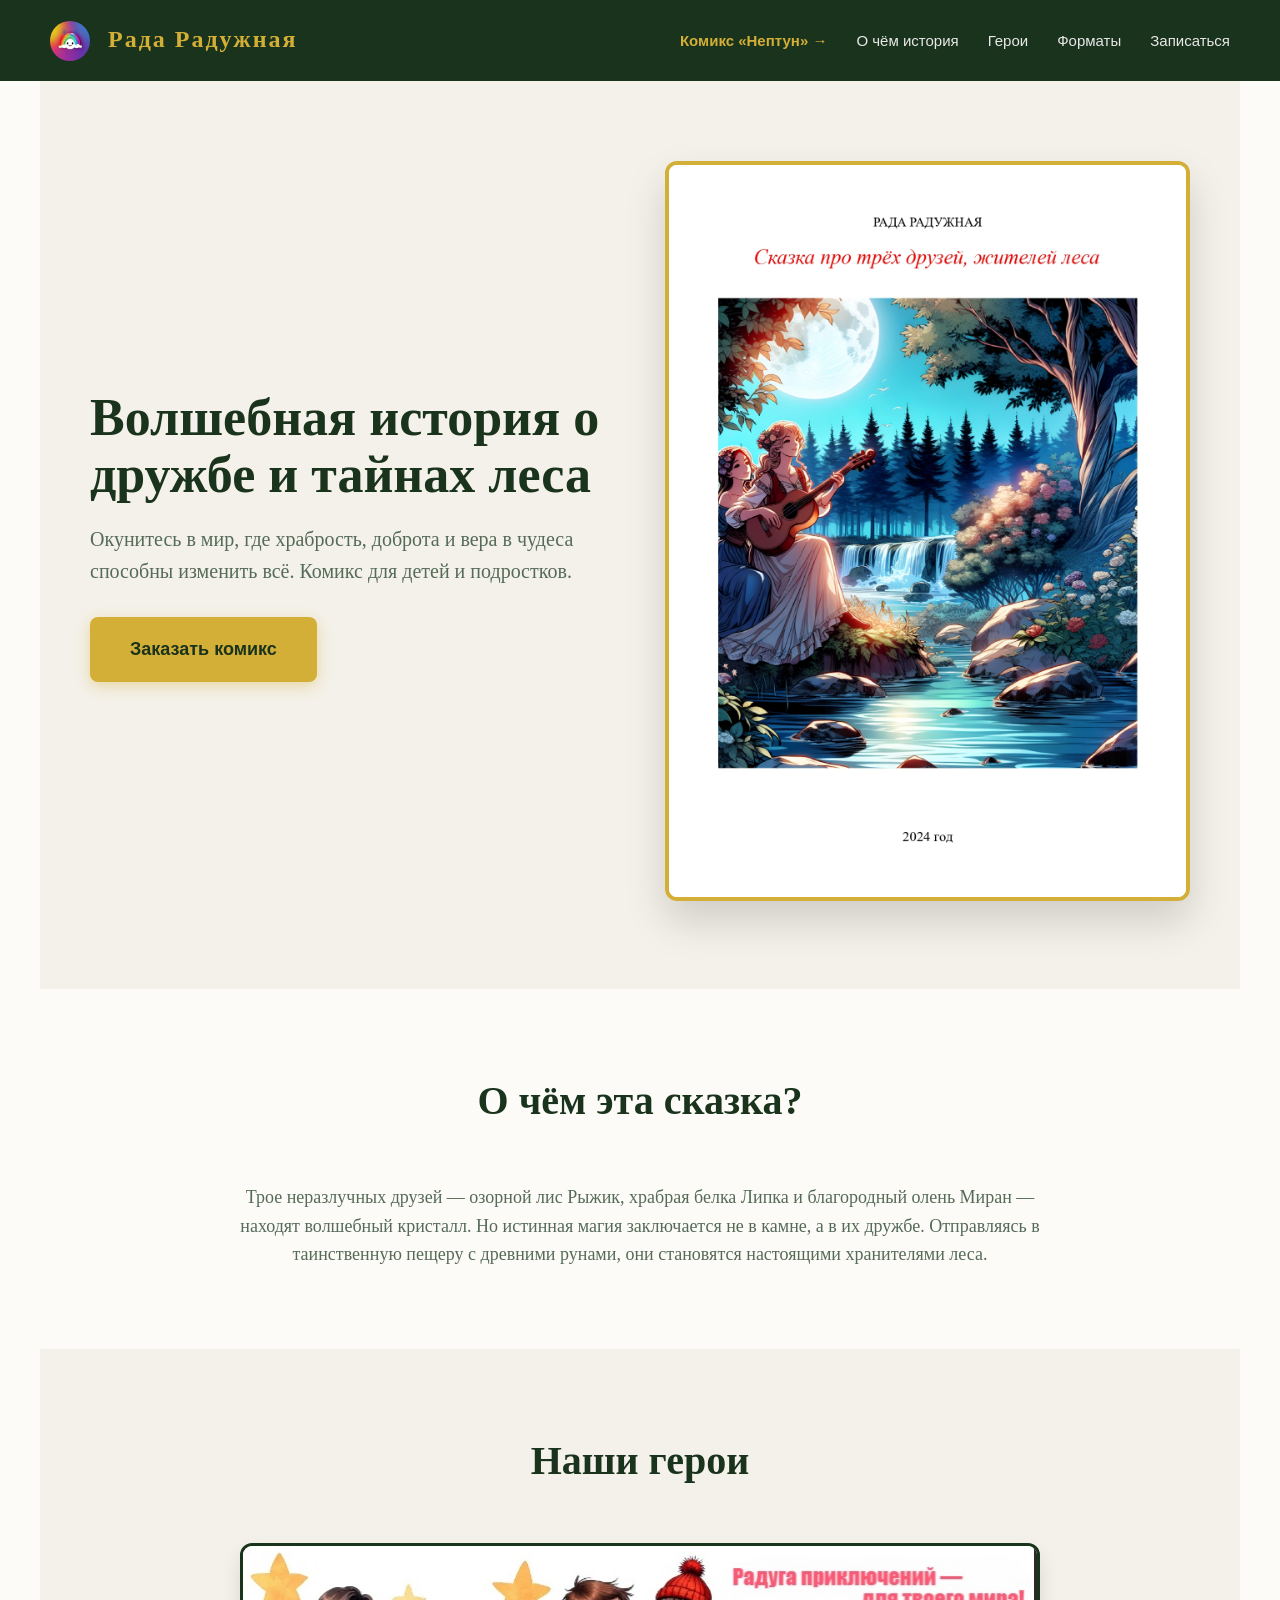
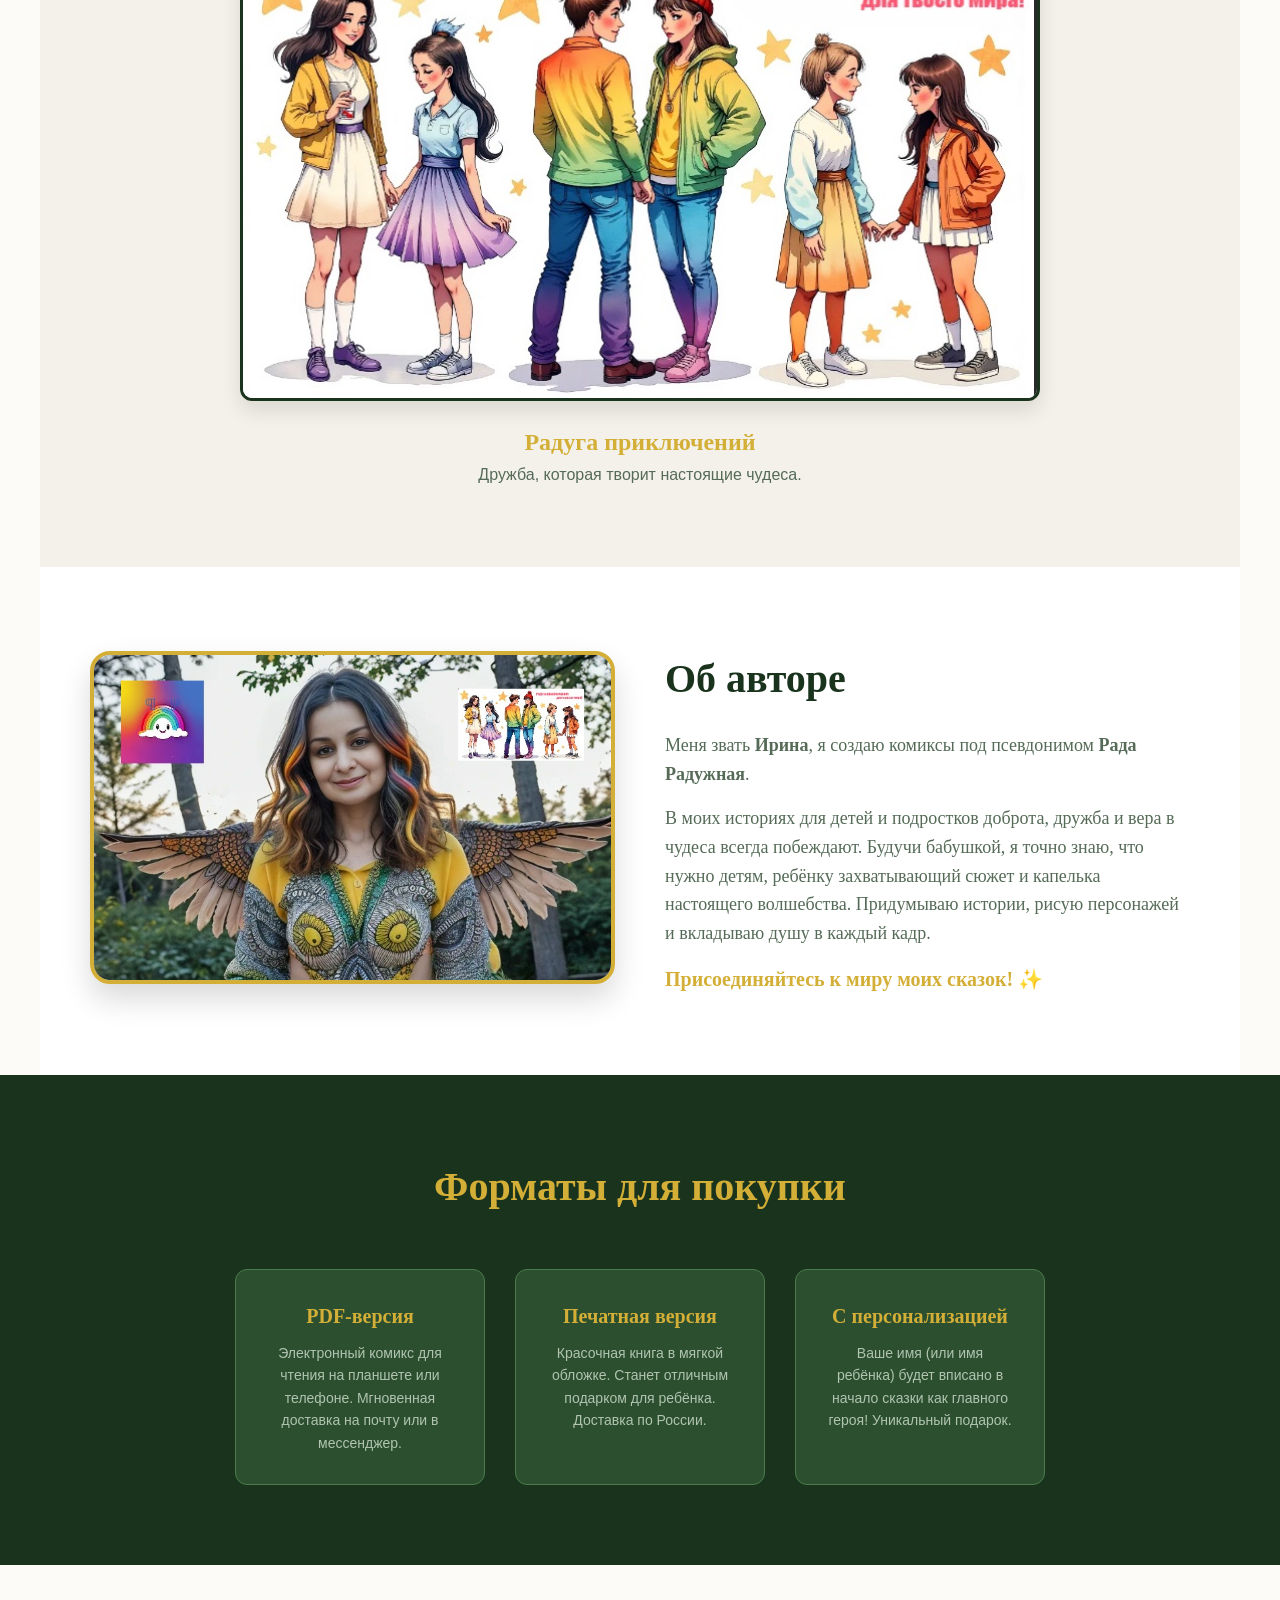
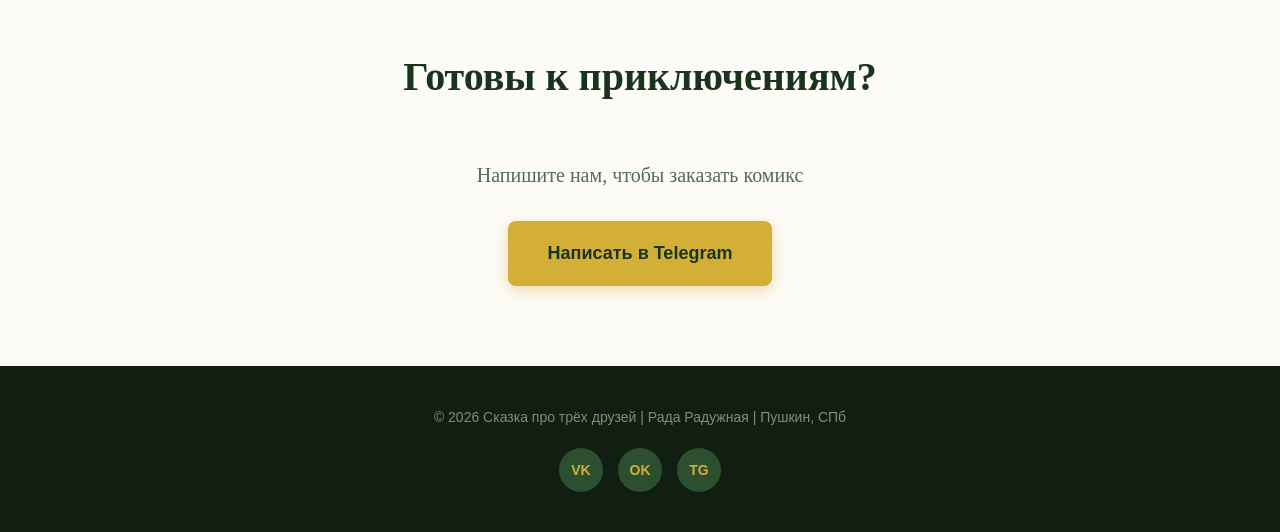
==== index.html @ 8bdd99c9 "Заменено 'Купить' на 'Записаться', добавлена ссылка на Нептуна" ====
<!DOCTYPE html>
<html lang="ru">
<head>
    <meta charset="UTF-8">
    <meta name="viewport" content="width=device-width, initial-scale=1.0">
    <title>Сказка про трёх друзей — Волшебный комикс</title>
    <link rel="stylesheet" href="style.css">
</head>
<body>

    <nav>
        <div class="logo"><img src="images/logo.png" alt="Рада Радужная" style="height: 40px; border-radius: 50%; vertical-align: middle; margin-right: 10px;"> Рада Радужная</div>
        <div class="menu">
            <a href="neptune.html" style="color: #d4af37; font-weight: bold;">Комикс «Нептун» →</a>
            <a href="#story">О чём история</a>
            <a href="#heroes">Герои</a>
            <a href="#formats">Форматы</a>
            <a href="#buy">Записаться</a>
        </div>
    </nav>

    <section class="hero">
        <div class="hero-text">
            <h1>Волшебная история о дружбе и тайнах леса</h1>
            <p>Окунитесь в мир, где храбрость, доброта и вера в чудеса способны изменить всё. Комикс для детей и подростков.</p>
            <a href="#buy" class="btn">Заказать комикс</a>
        </div>
        <div class="hero-img">
            <img src="images/cover.jpg" alt="Обложка комикса">
        </div>
    </section>

    <section id="story">
        <h2 class="section-title">О чём эта сказка?</h2>
        <p style="text-align: center; font-size: 18px; max-width: 800px; margin: 0 auto; color: #556b57;">
            Трое неразлучных друзей — озорной лис Рыжик, храбрая белка Липка и благородный олень Миран — находят волшебный кристалл. Но истинная магия заключается не в камне, а в их дружбе. Отправляясь в таинственную пещеру с древними рунами, они становятся настоящими хранителями леса.
        </p>
    </section>

    <section id="heroes" style="background: #f4f1ea;">
        <h2 class="section-title">Наши герои</h2>
        <div class="heroes">
            <div class="hero-card" style="width: 100%; max-width: 800px; margin: 0 auto;">
                <img src="images/characters.jpg" alt="Персонажи комикса" style="width: 100%; height: auto; border-radius: 12px; box-shadow: 0 10px 20px rgba(0,0,0,0.1);">
                <h3>Радуга приключений</h3>
                <p>Дружба, которая творит настоящие чудеса.</p>
            </div>
        </div>
    </section>

    
    <section id="author" style="background: #fff; padding: 80px 50px; max-width: 1200px; margin: 0 auto;">
        <div style="display: grid; grid-template-columns: 1fr 1fr; gap: 50px; align-items: center;">
            <div>
                <img src="images/author.jpg" alt="Рада Радужная" style="width: 100%; border-radius: 20px; box-shadow: 0 15px 30px rgba(0,0,0,0.15); border: 4px solid #d4af37;">
            </div>
            <div>
                <h2 style="font-size: 40px; color: #1a331c; margin-bottom: 20px;">Об авторе</h2>
                <p style="font-size: 18px; color: #556b57; margin-bottom: 15px;">
                    Меня звать <b>Ирина</b>, я создаю комиксы под псевдонимом <b>Рада Радужная</b>.
                </p>
                <p style="font-size: 18px; color: #556b57; margin-bottom: 15px;">
                    В моих историях для детей и подростков доброта, дружба и вера в чудеса всегда побеждают. Будучи бабушкой, я точно знаю, что нужно детям, ребёнку захватывающий сюжет и капелька настоящего волшебства. Придумываю истории, рисую персонажей и вкладываю душу в каждый кадр.
                </p>
                <p style="font-size: 20px; color: #d4af37; font-weight: bold;">Присоединяйтесь к миру моих сказок! ✨</p>
            </div>
        </div>
    </section>

<section id="formats" class="formats">
        <h2 class="section-title">Форматы для покупки</h2>
        <div class="format-list">
            <div class="format-item">
                <h3>PDF-версия</h3>
                <p>Электронный комикс для чтения на планшете или телефоне. Мгновенная доставка на почту или в мессенджер.</p>
            </div>
            <div class="format-item">
                <h3>Печатная версия</h3>
                <p>Красочная книга в мягкой обложке. Станет отличным подарком для ребёнка. Доставка по России.</p>
            </div>
            <div class="format-item">
                <h3>С персонализацией</h3>
                <p>Ваше имя (или имя ребёнка) будет вписано в начало сказки как главного героя! Уникальный подарок.</p>
            </div>
        </div>
    </section>

    <section id="buy" style="text-align: center;">
        <h2 class="section-title">Готовы к приключениям?</h2>
        <p style="font-size: 20px; margin-bottom: 30px; color: #556b57;">Напишите нам, чтобы заказать комикс</p>
        <a href="https://t.me/saitodel_spb" class="btn">Написать в Telegram</a>
    </section>

    <footer>
        <p>© 2026 Сказка про трёх друзей | Рада Радужная | Пушкин, СПб</p>
        <div class="social-links">
            <a href="https://vk.ru/klassik5_dev" class="social-icon">VK</a>
            <a href="https://ok.ru/group/70000058787189" class="social-icon">OK</a>
            <a href="https://t.me/saitodel_spb" class="social-icon">TG</a>
        </div>
    </footer>

</body>
</html>
---- style.css ----
* { margin: 0; padding: 0; box-sizing: border-box; }
body { font-family: 'Georgia', serif; color: #2c3e2d; background: #fdfbf7; line-height: 1.6; }
a { text-decoration: none; color: inherit; }

/* Меню */
nav { display: flex; justify-content: space-between; align-items: center; padding: 20px 50px; background: #1a331c; color: #fdfbf7; }
.logo { font-size: 24px; font-weight: bold; color: #d4af37; letter-spacing: 2px; }
.menu a { margin-left: 25px; color: #e8e8e8; transition: color 0.3s; font-family: 'Segoe UI', sans-serif; font-size: 15px; }
.menu a:hover { color: #d4af37; }

/* Hero */
.hero { display: grid; grid-template-columns: 1fr 1fr; gap: 50px; padding: 80px 50px; max-width: 1200px; margin: 0 auto; align-items: center; background: #f4f1ea; }
.hero-text h1 { font-size: 52px; color: #1a331c; margin-bottom: 20px; line-height: 1.1; }
.hero-text p { font-size: 20px; color: #556b57; margin-bottom: 30px; }
.hero-img img { width: 100%; border-radius: 12px; box-shadow: 0 20px 40px rgba(0,0,0,0.15); border: 4px solid #d4af37; }

.btn { display: inline-block; padding: 18px 40px; background: #d4af37; color: #1a331c; border-radius: 8px; font-weight: bold; font-size: 18px; font-family: 'Segoe UI', sans-serif; transition: all 0.3s; box-shadow: 0 4px 15px rgba(212, 175, 55, 0.4); }
.btn:hover { background: #f1c40f; transform: translateY(-3px); }

/* Секции */
section { padding: 80px 50px; max-width: 1200px; margin: 0 auto; }
.section-title { font-size: 40px; text-align: center; color: #1a331c; margin-bottom: 50px; }

/* Герои */
.heroes { display: flex; justify-content: center; gap: 40px; text-align: center; }
.hero-card h3 { font-size: 24px; color: #d4af37; margin-top: 15px; }
.hero-card p { font-size: 16px; color: #556b57; font-family: 'Segoe UI', sans-serif; }
.hero-card img { width: 150px; height: 150px; border-radius: 50%; object-fit: cover; border: 3px solid #1a331c; }

/* Что внутри */
.formats { background: #1a331c; color: #fdfbf7; max-width: 100%; padding: 80px 50px; text-align: center; }
.formats .section-title { color: #d4af37; }
.format-list { display: flex; justify-content: center; gap: 30px; margin-top: 40px; flex-wrap: wrap; }
.format-item { background: #2c4f2f; padding: 30px; border-radius: 12px; width: 250px; border: 1px solid #4a7c4e; }
.format-item h3 { color: #d4af37; margin-bottom: 10px; font-size: 20px; }
.format-item p { color: #b0c4b1; font-size: 14px; font-family: 'Segoe UI', sans-serif; }

/* Футер */
footer { text-align: center; padding: 40px; background: #111f12; color: #7d8f7e; font-family: 'Segoe UI', sans-serif; font-size: 14px; }
.social-links { margin-top: 20px; display: flex; gap: 15px; justify-content: center; }
.social-icon { display: inline-flex; align-items: center; justify-content: center; width: 44px; height: 44px; border-radius: 50%; background: #2c4f2f; color: #d4af37 !important; font-weight: bold; transition: all 0.3s; }
.social-icon:hover { transform: translateY(-3px); background: #d4af37; color: #1a331c !important; }

@media (max-width: 900px) {
    .hero, .heroes { grid-template-columns: 1fr; flex-direction: column; align-items: center; }
    .hero-text h1 { font-size: 36px; }
    .menu { display: none; }
}

/* Стили для блока об авторе и мобильной версии */
@media (max-width: 900px) {
    #author > div {
        grid-template-columns: 1fr !important;
    }
}
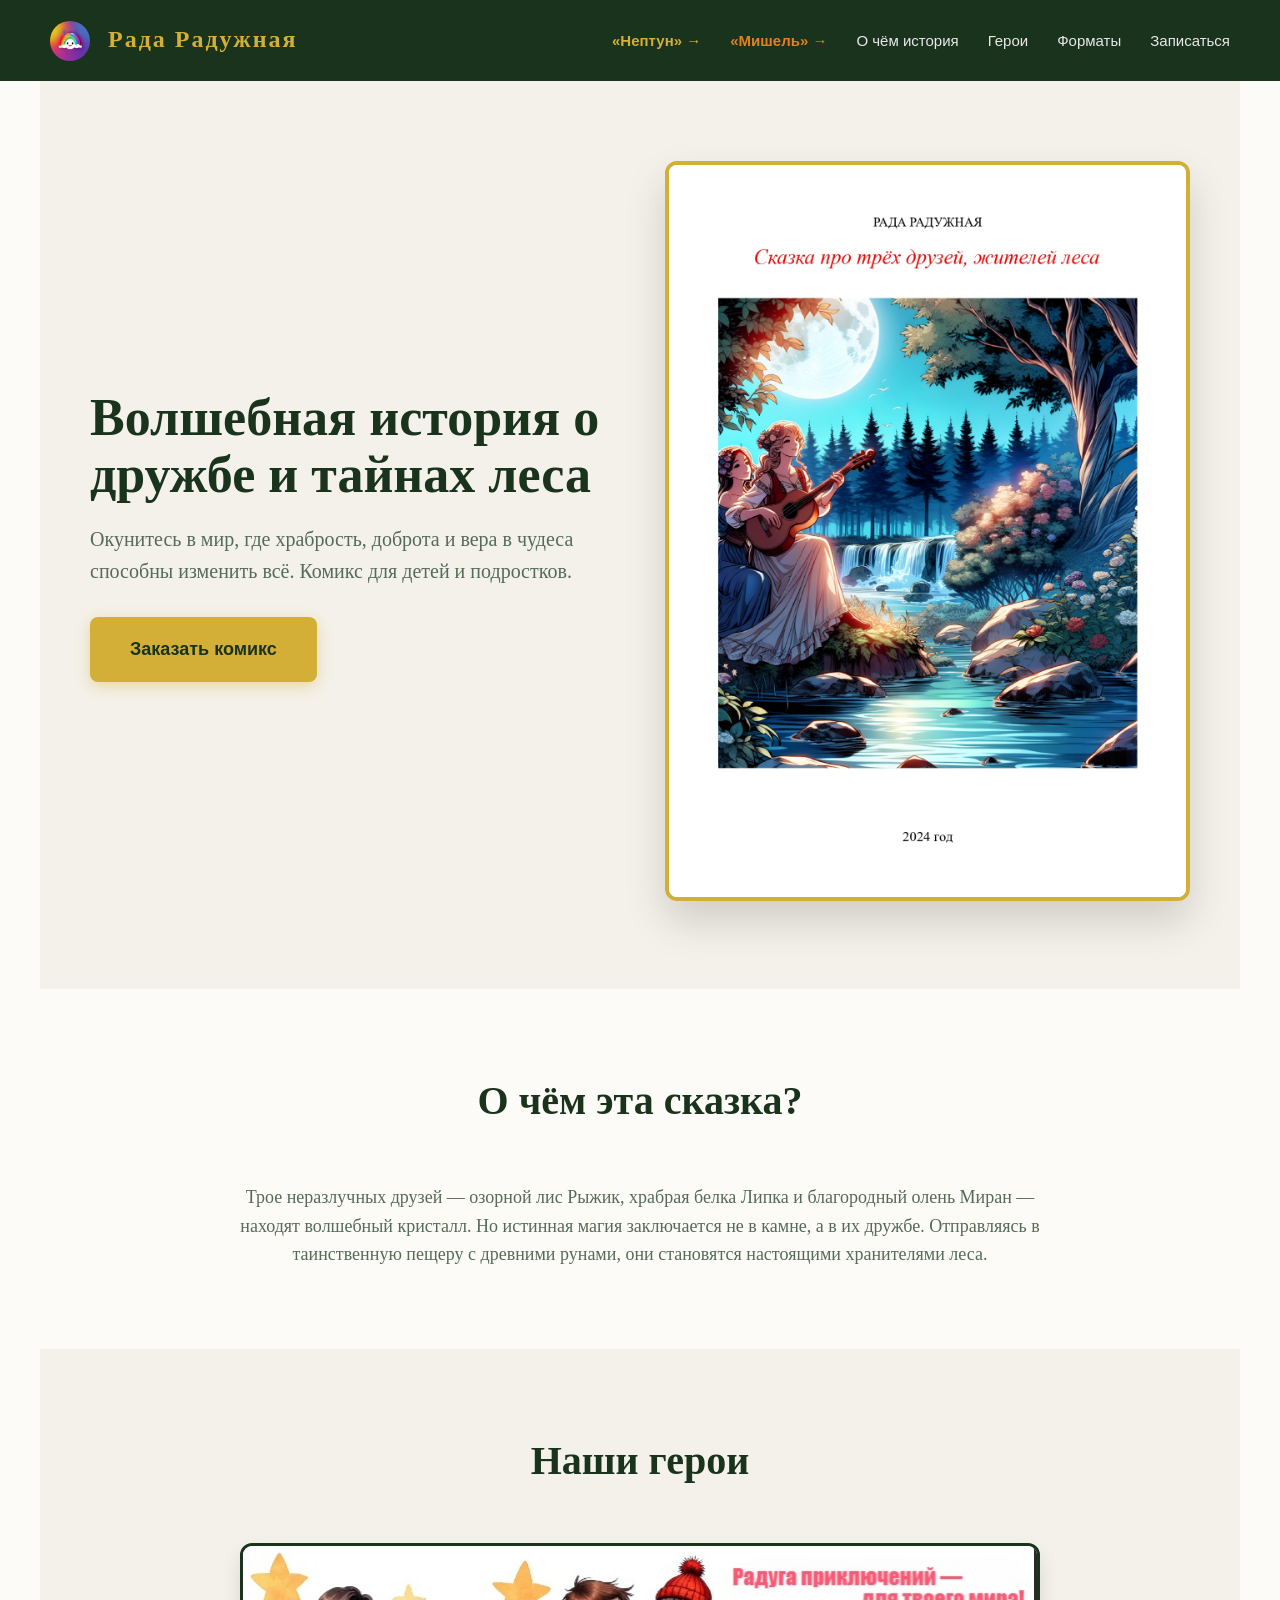
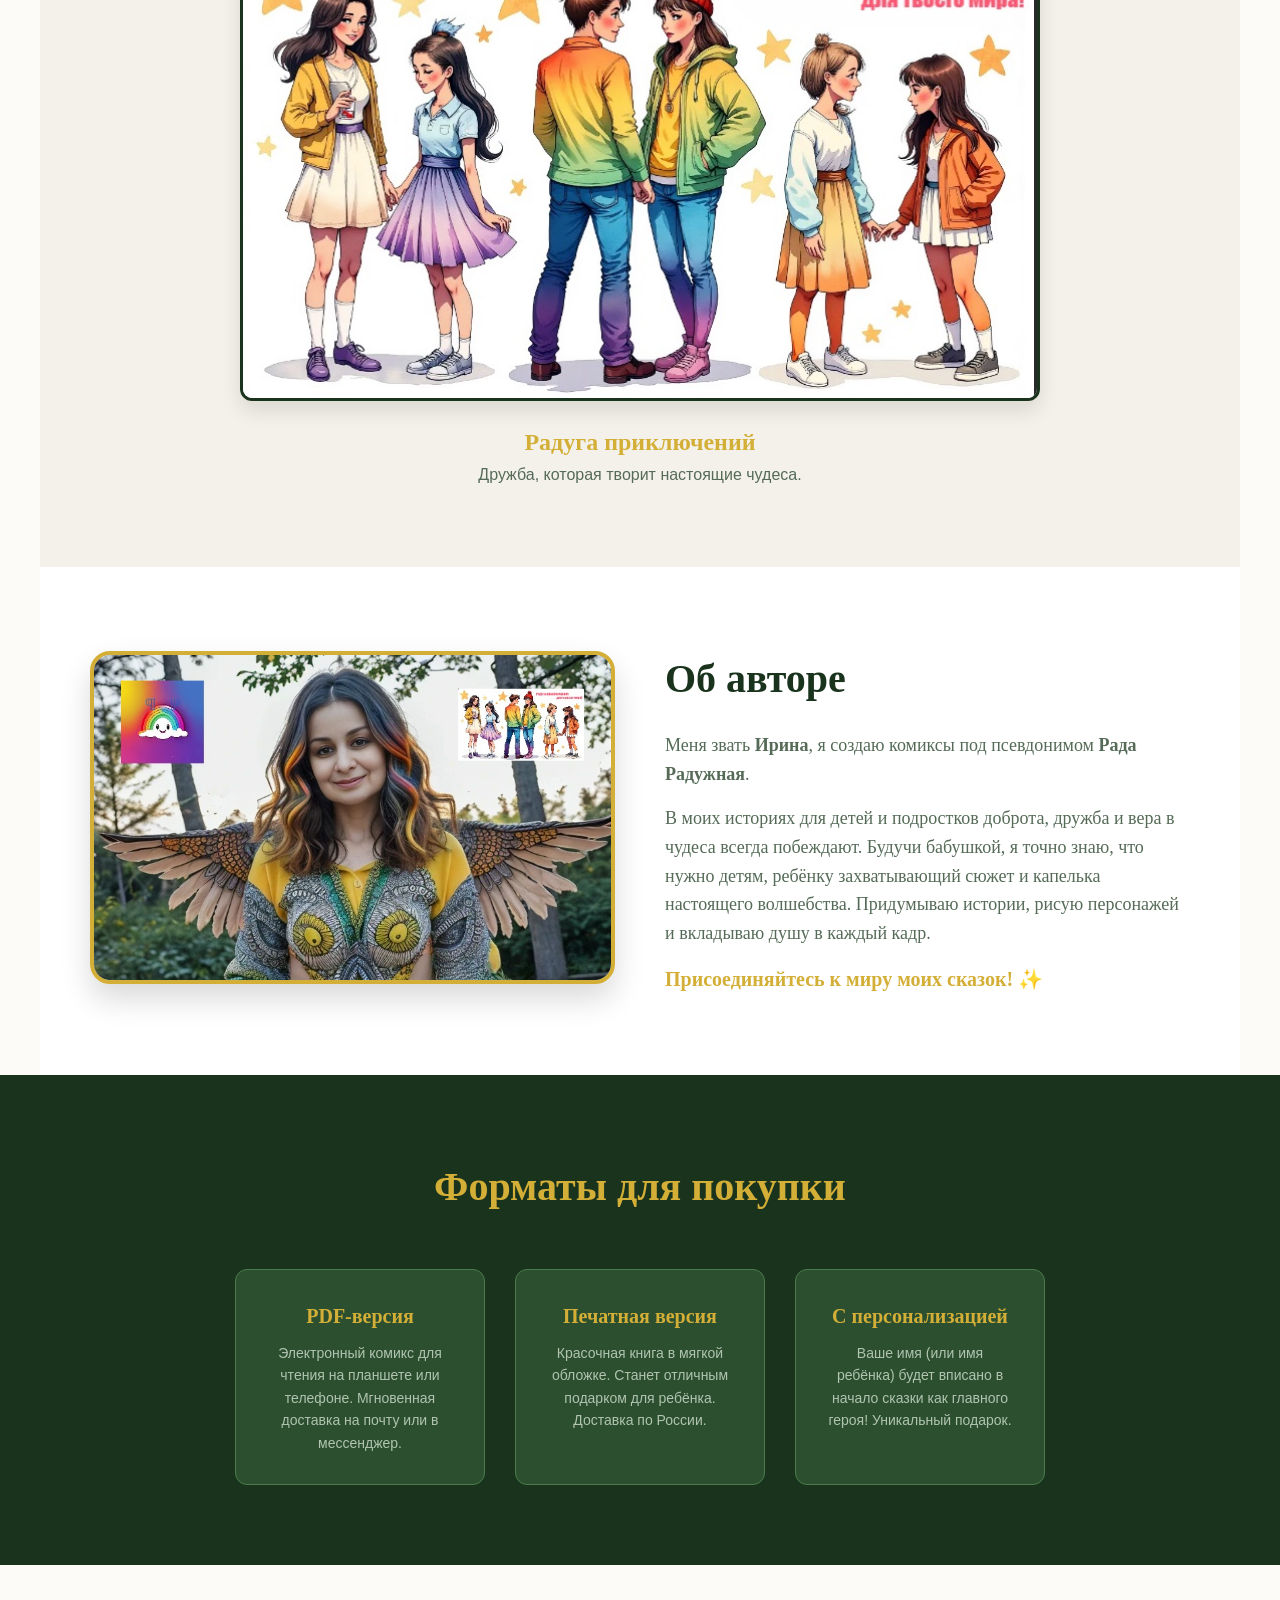
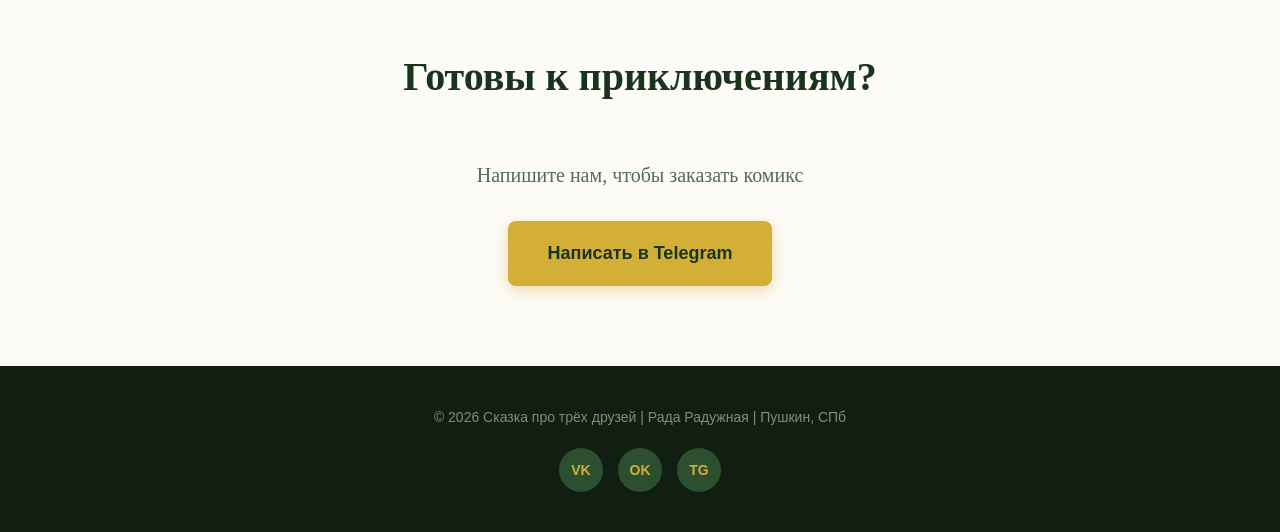
==== commit 3532d28e: "Добавлен комикс про муху Мишель" ====
--- a/index.html
+++ b/index.html
@@ -11,7 +11,8 @@
     <nav>
         <div class="logo"><img src="images/logo.png" alt="Рада Радужная" style="height: 40px; border-radius: 50%; vertical-align: middle; margin-right: 10px;"> Рада Радужная</div>
         <div class="menu">
-            <a href="neptune.html" style="color: #d4af37; font-weight: bold;">Комикс «Нептун» →</a>
+            <a href="neptune.html" style="color: #d4af37; font-weight: bold;">«Нептун» →</a>
+            <a href="michelle.html" style="color: #e67e22; font-weight: bold;">«Мишель» →</a>
             <a href="#story">О чём история</a>
             <a href="#heroes">Герои</a>
             <a href="#formats">Форматы</a>
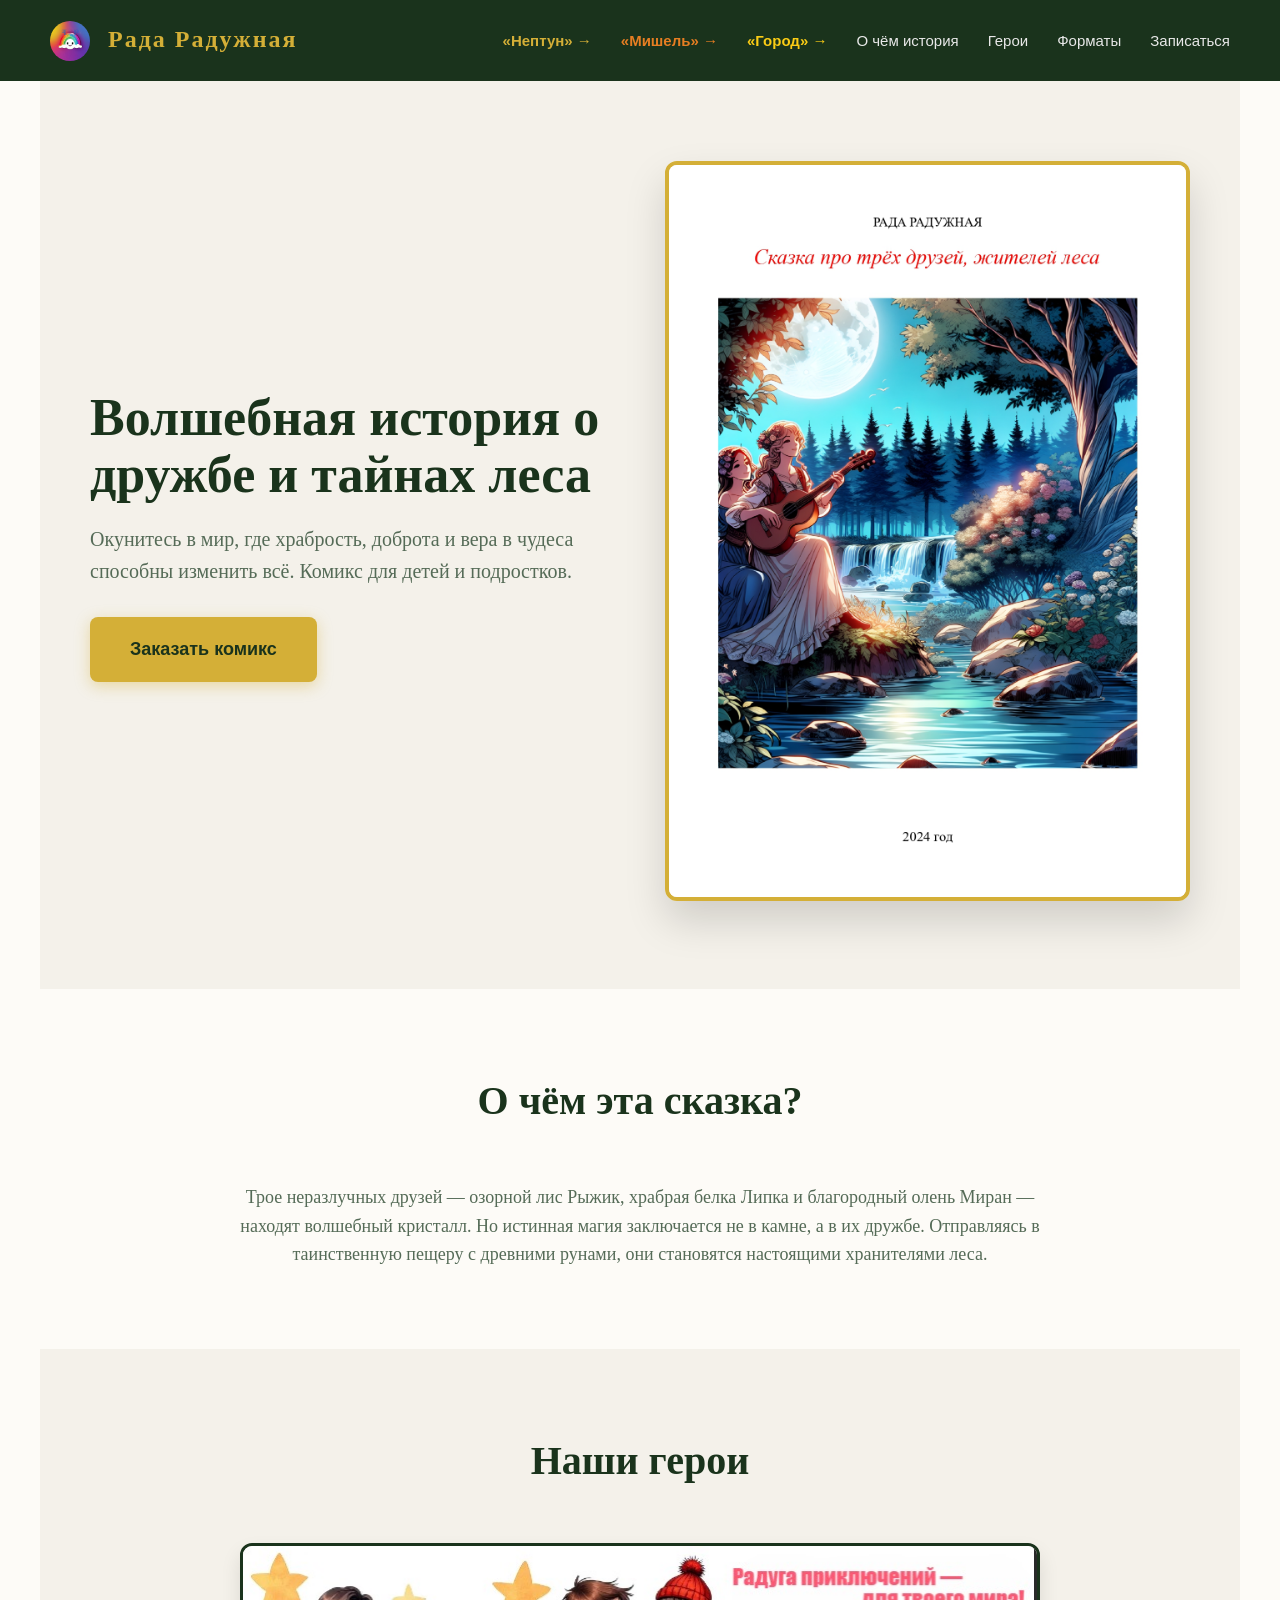
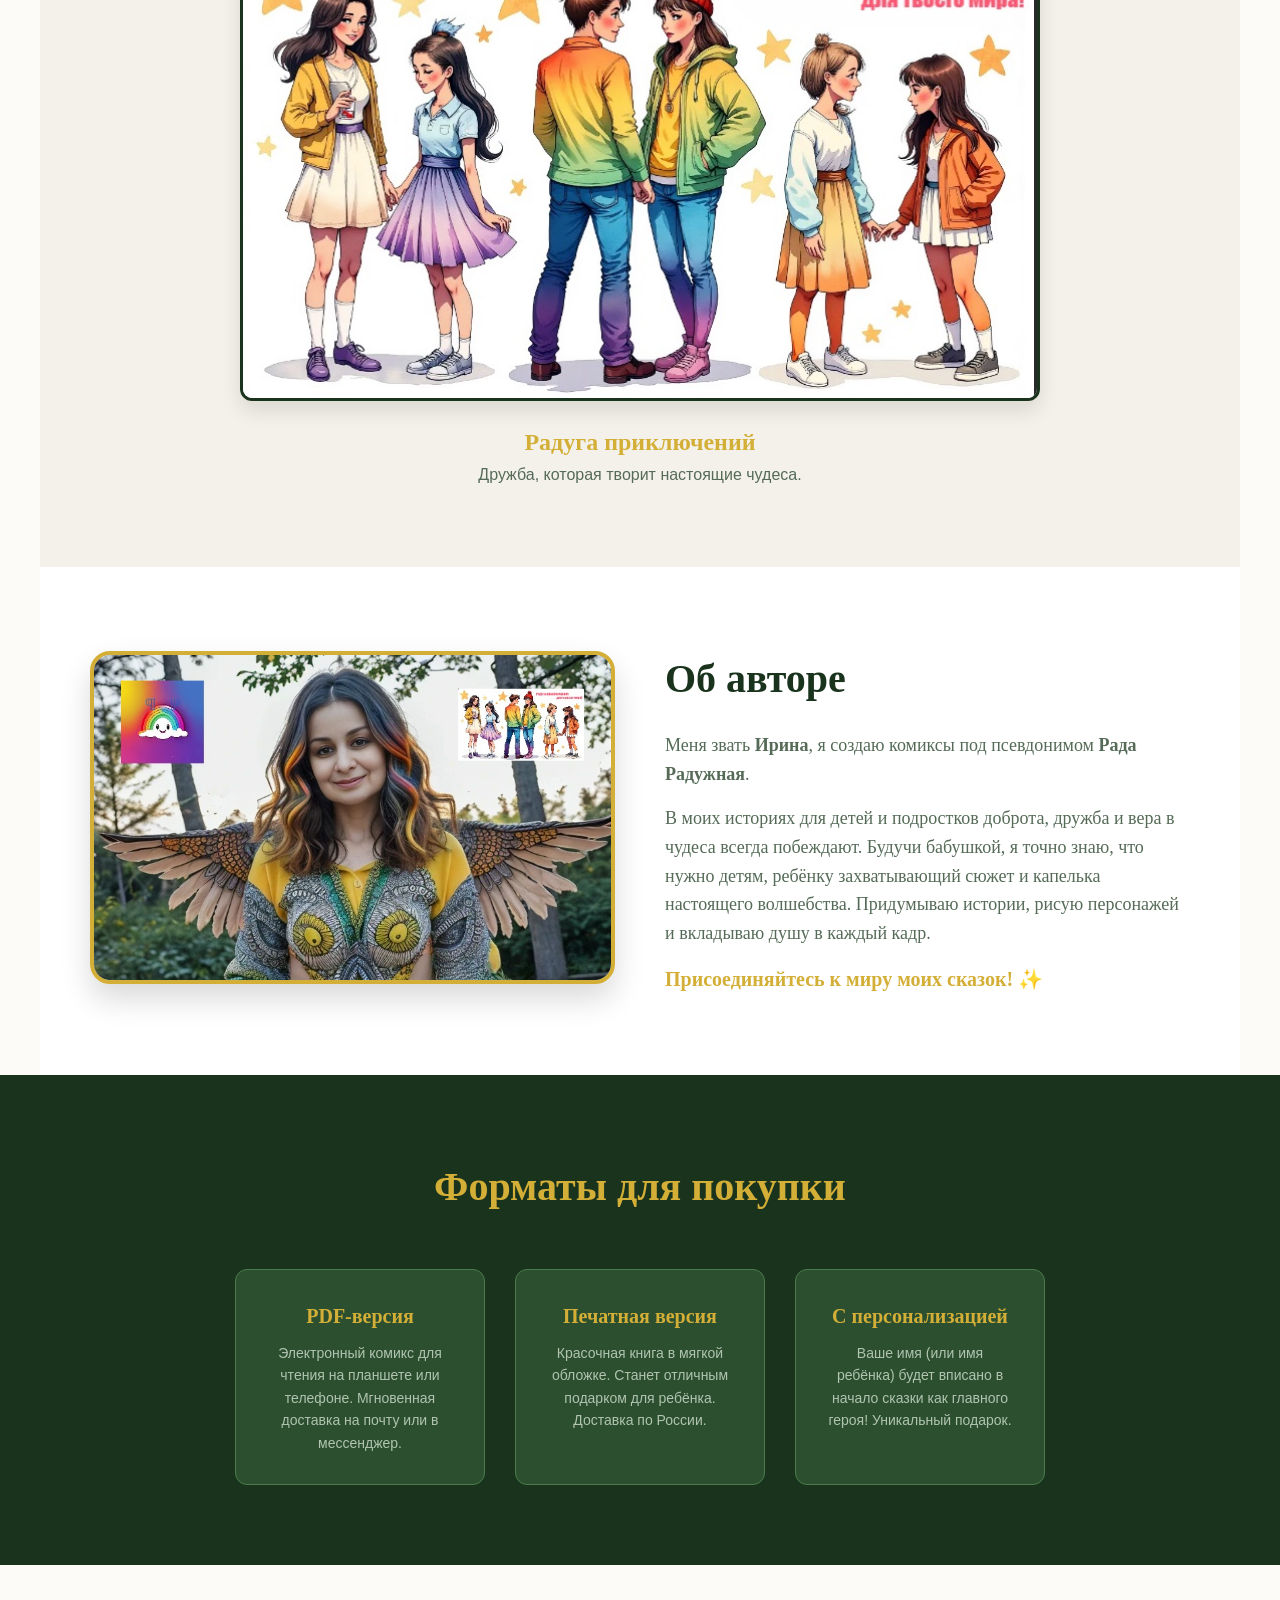
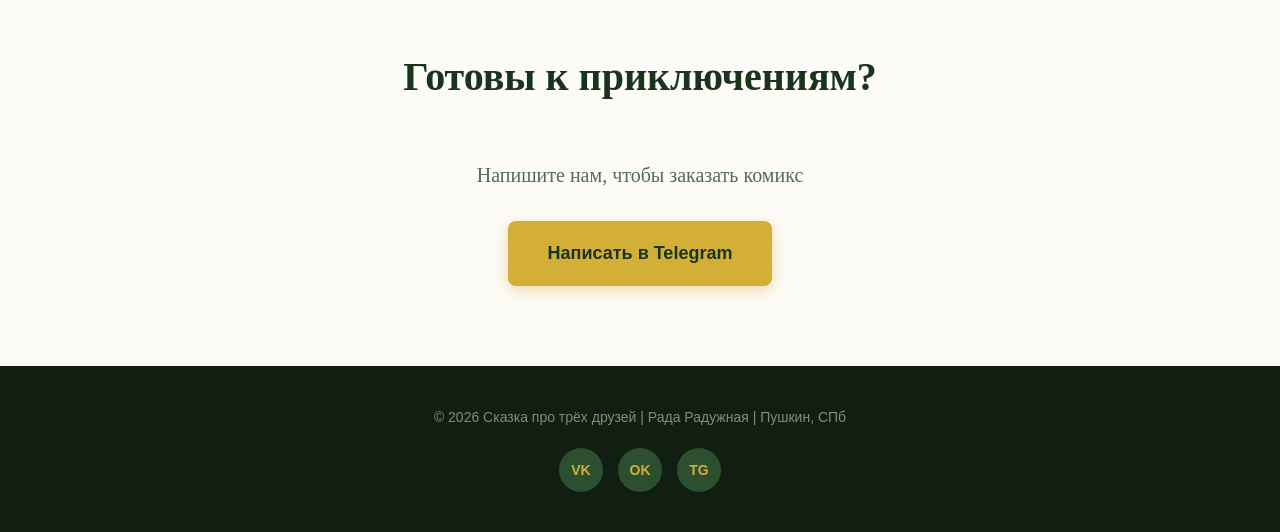
==== commit 2cddaf07: "Добавлен комикс Жизнь в городе" ====
--- a/index.html
+++ b/index.html
@@ -13,6 +13,7 @@
         <div class="menu">
             <a href="neptune.html" style="color: #d4af37; font-weight: bold;">«Нептун» →</a>
             <a href="michelle.html" style="color: #e67e22; font-weight: bold;">«Мишель» →</a>
+            <a href="city.html" style="color: #facc15; font-weight: bold;">«Город» →</a>
             <a href="#story">О чём история</a>
             <a href="#heroes">Герои</a>
             <a href="#formats">Форматы</a>
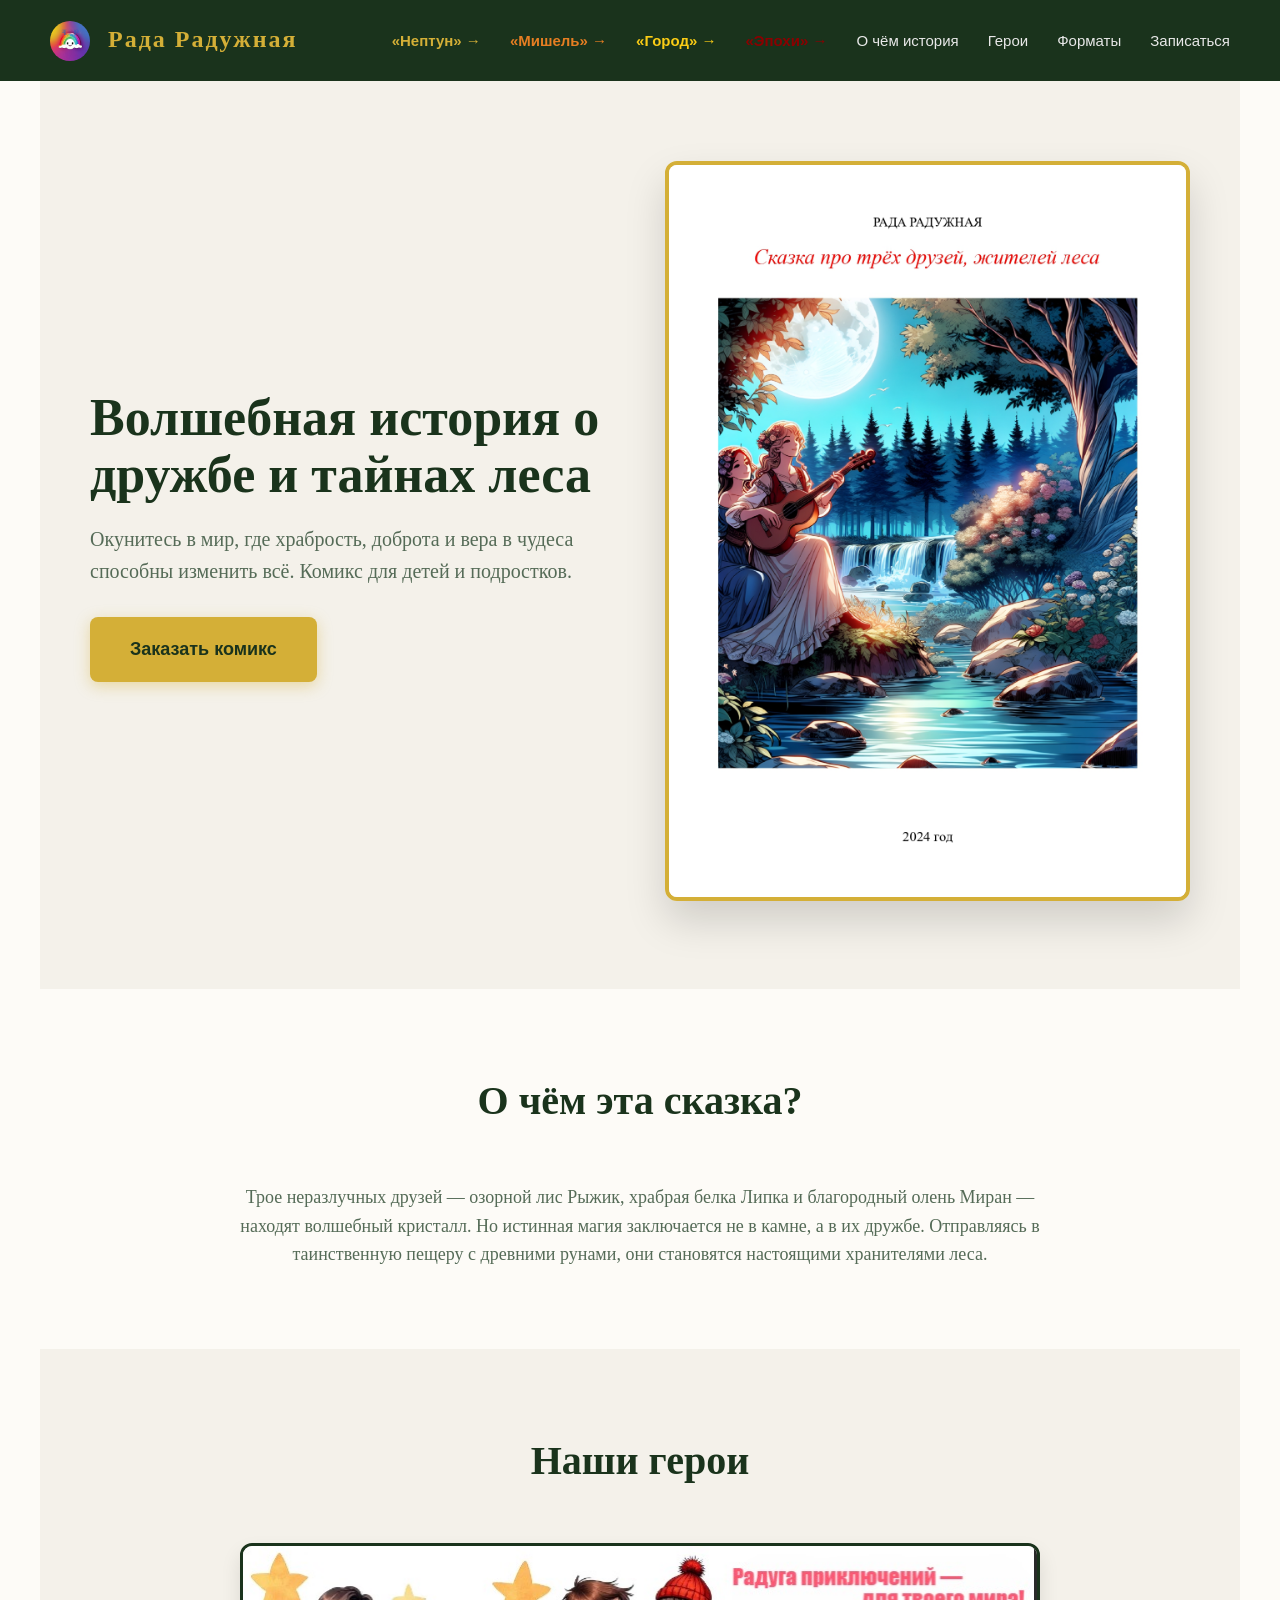
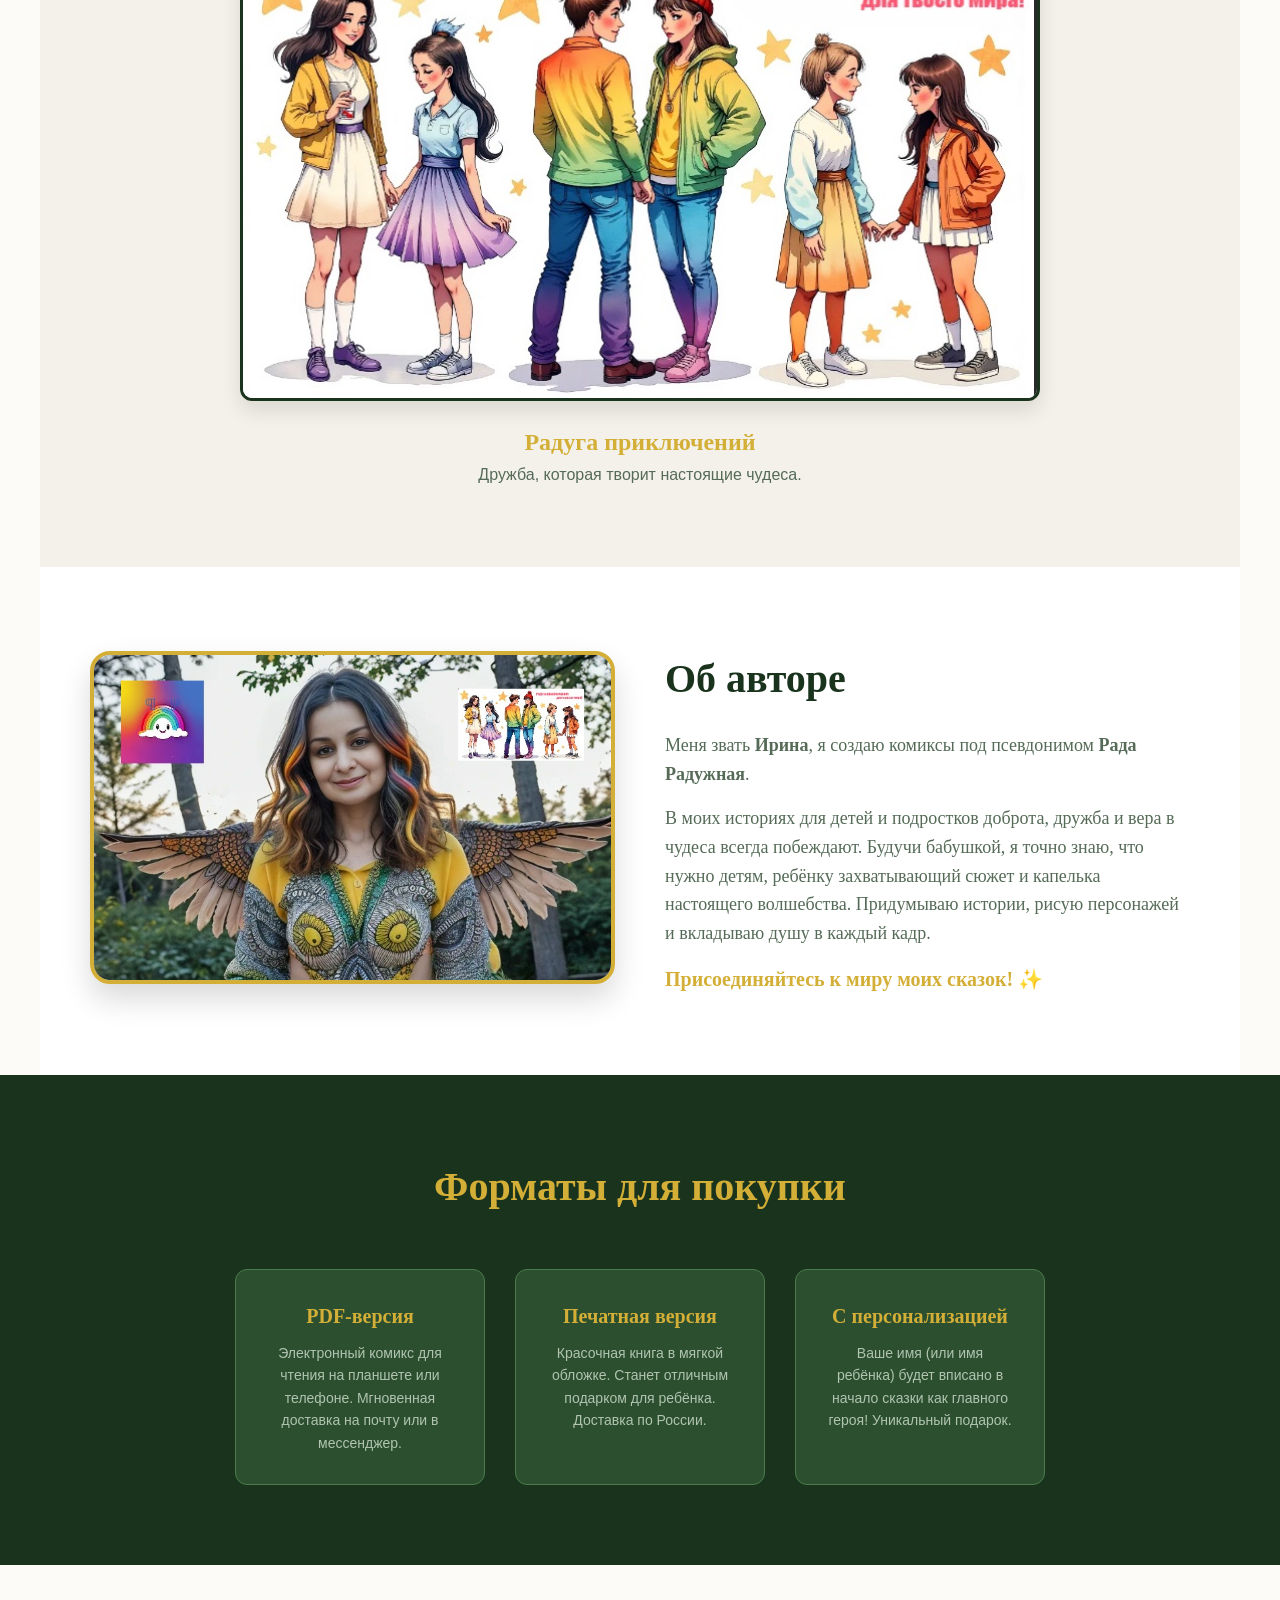
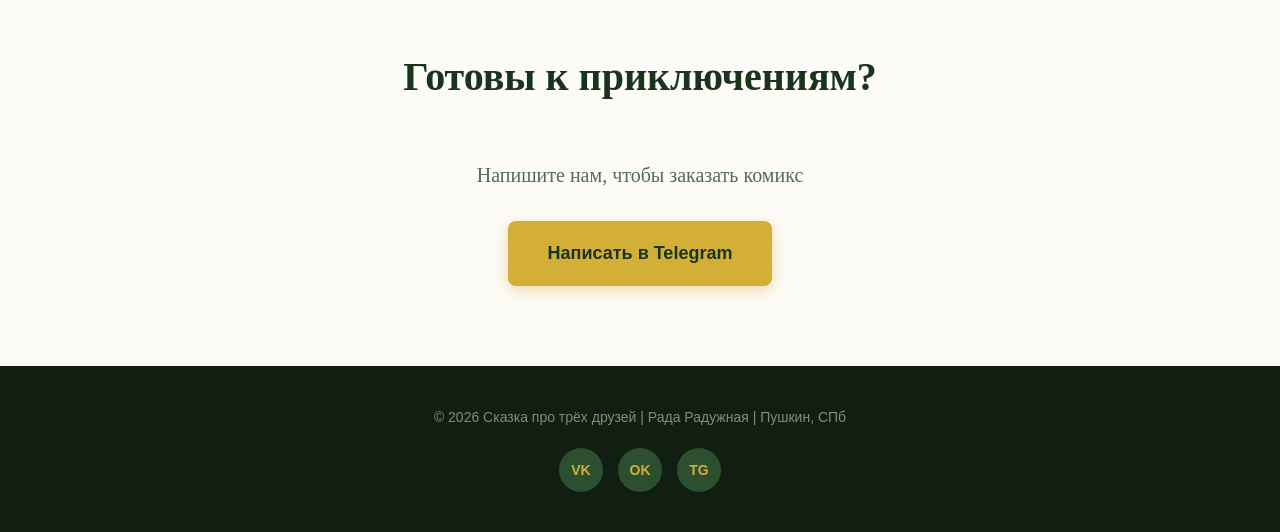
==== commit de2e6a11: "Добавлен комикс Эпохальные встречи" ====
--- a/index.html
+++ b/index.html
@@ -14,6 +14,7 @@
             <a href="neptune.html" style="color: #d4af37; font-weight: bold;">«Нептун» →</a>
             <a href="michelle.html" style="color: #e67e22; font-weight: bold;">«Мишель» →</a>
             <a href="city.html" style="color: #facc15; font-weight: bold;">«Город» →</a>
+            <a href="epoch.html" style="color: #8b0000; font-weight: bold;">«Эпохи» →</a>
             <a href="#story">О чём история</a>
             <a href="#heroes">Герои</a>
             <a href="#formats">Форматы</a>
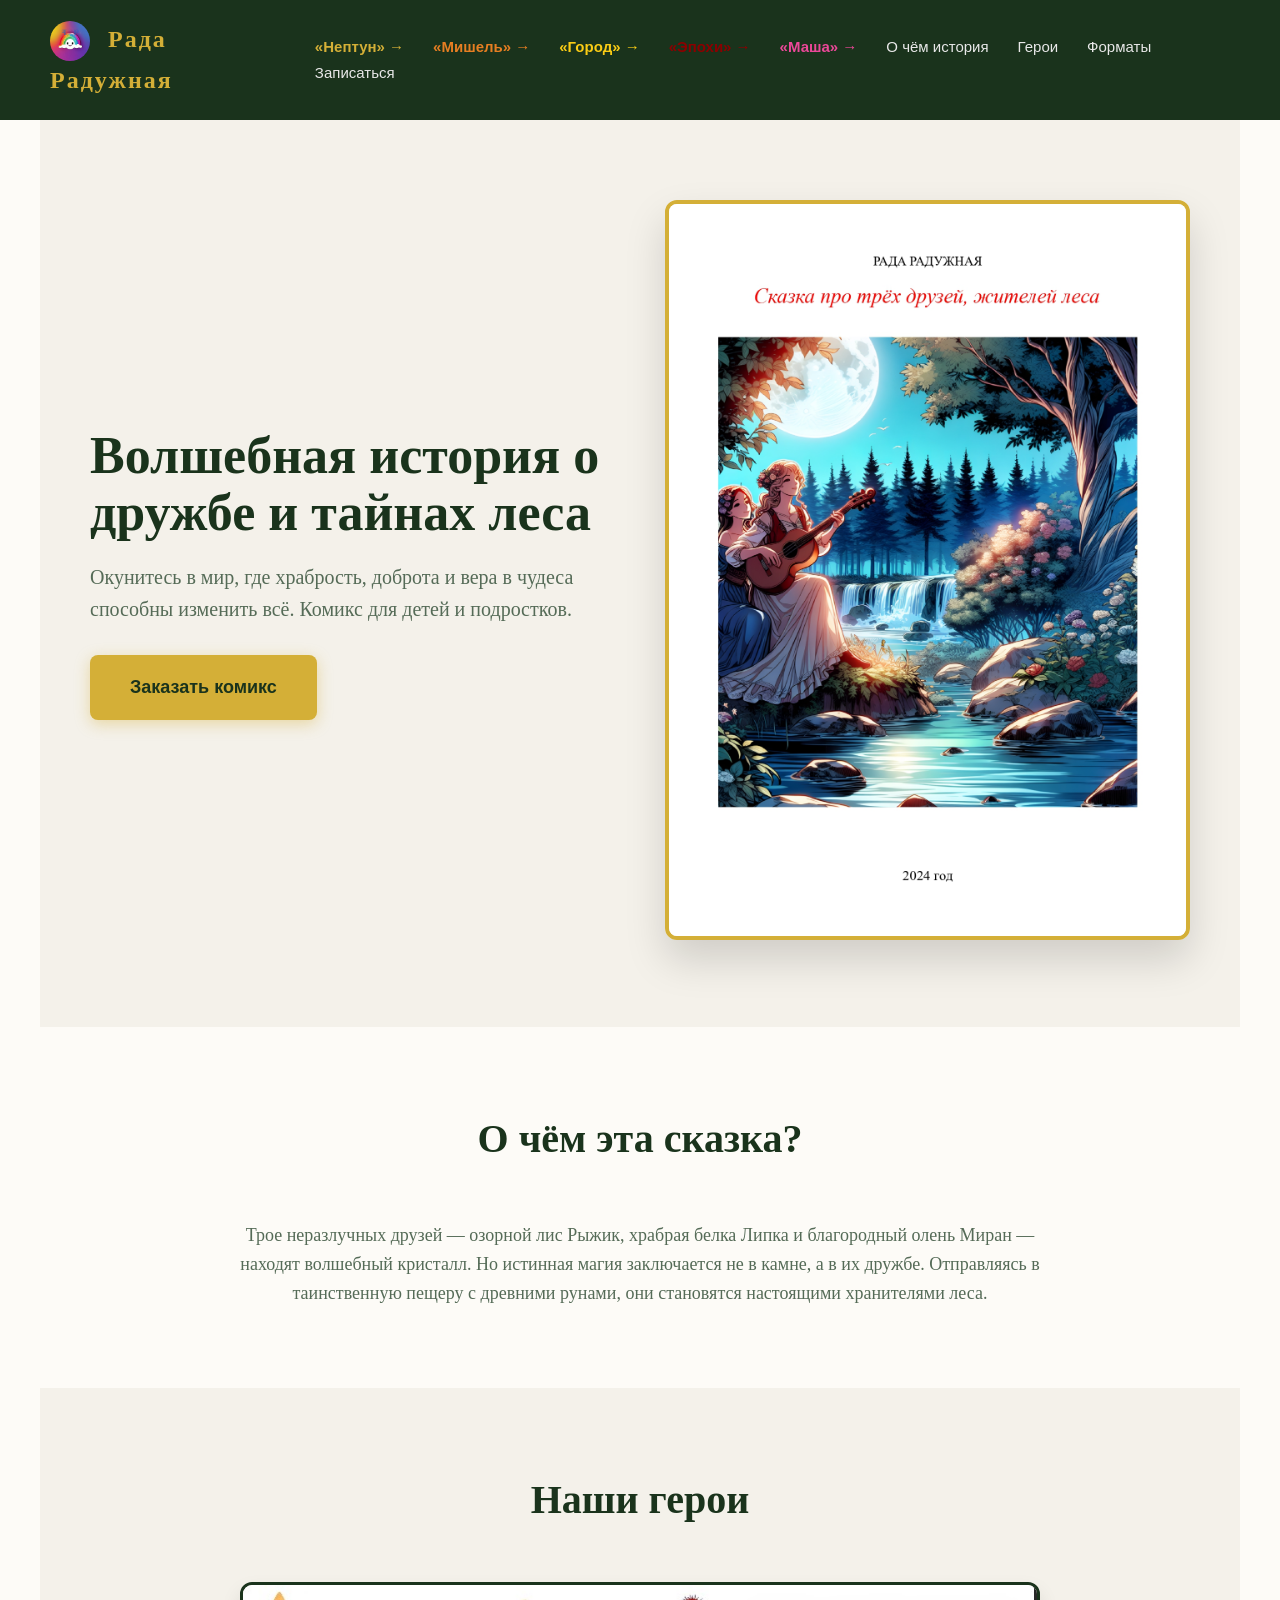
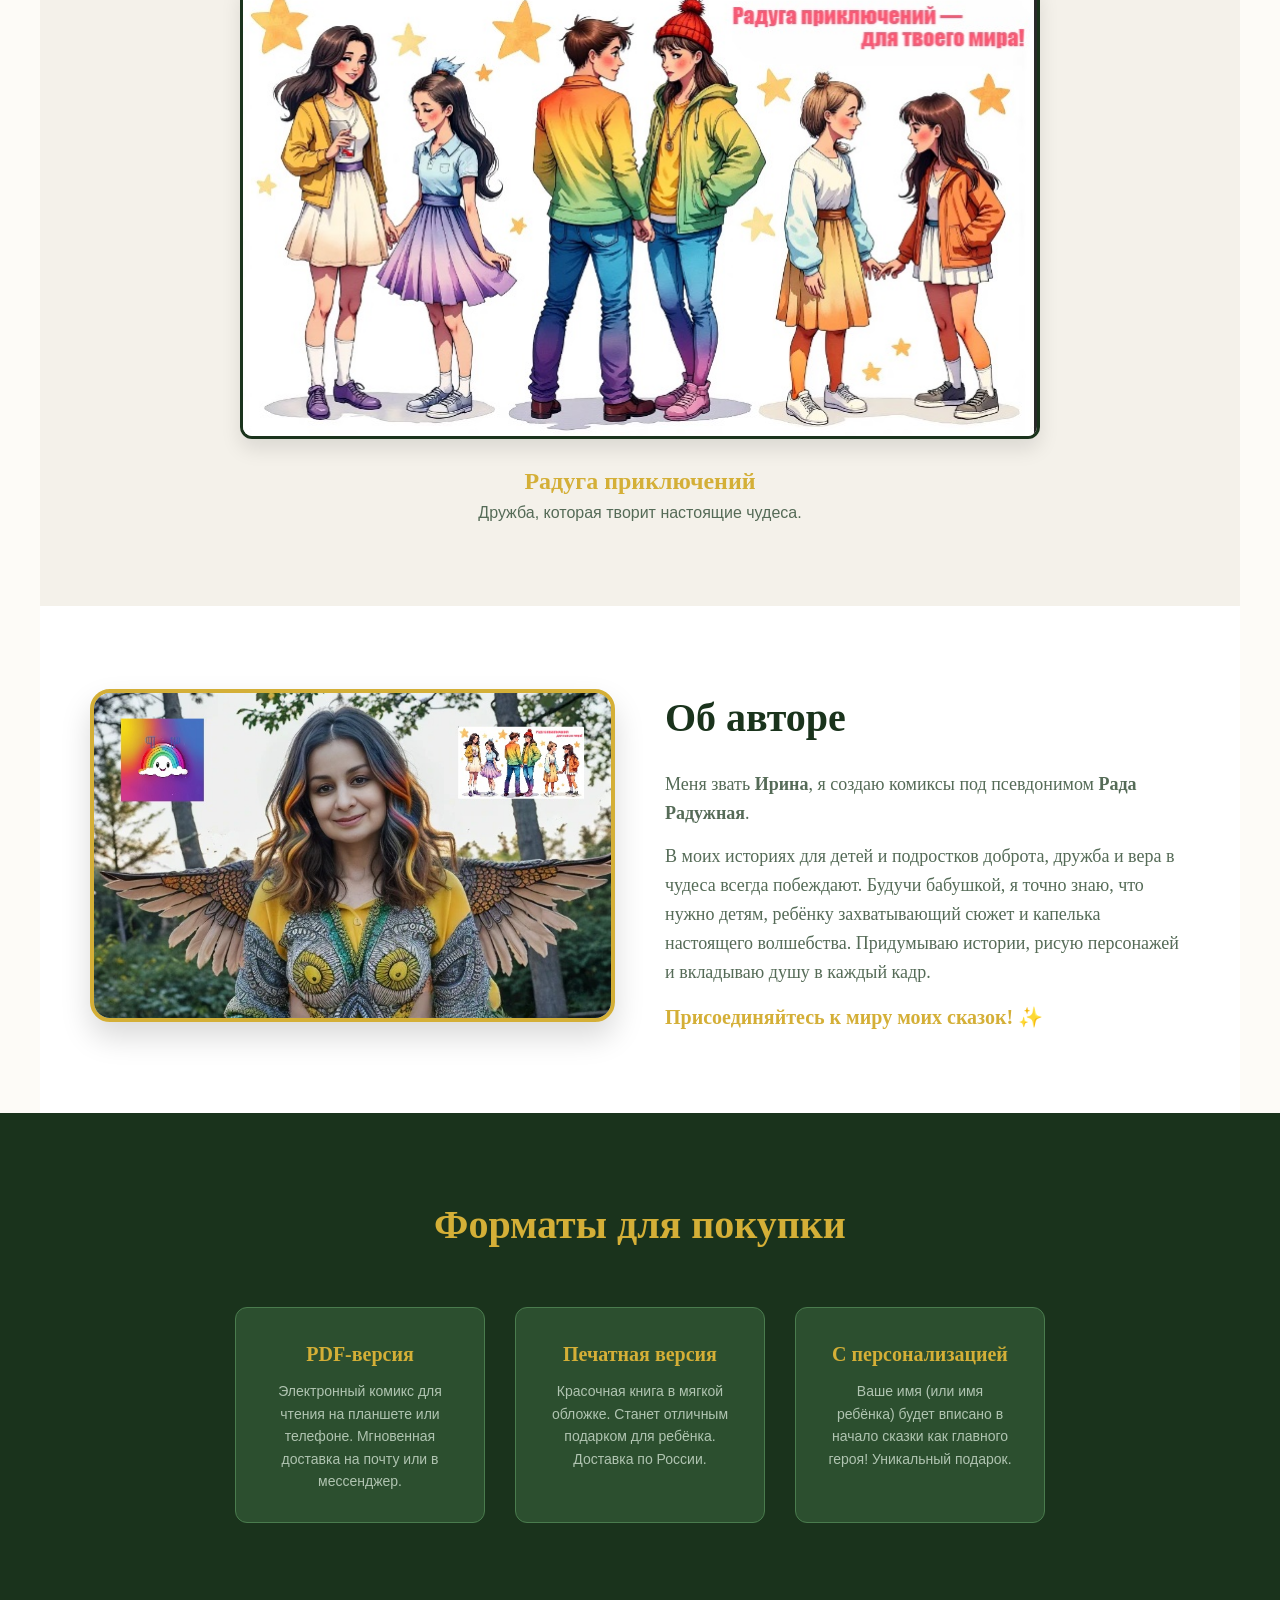
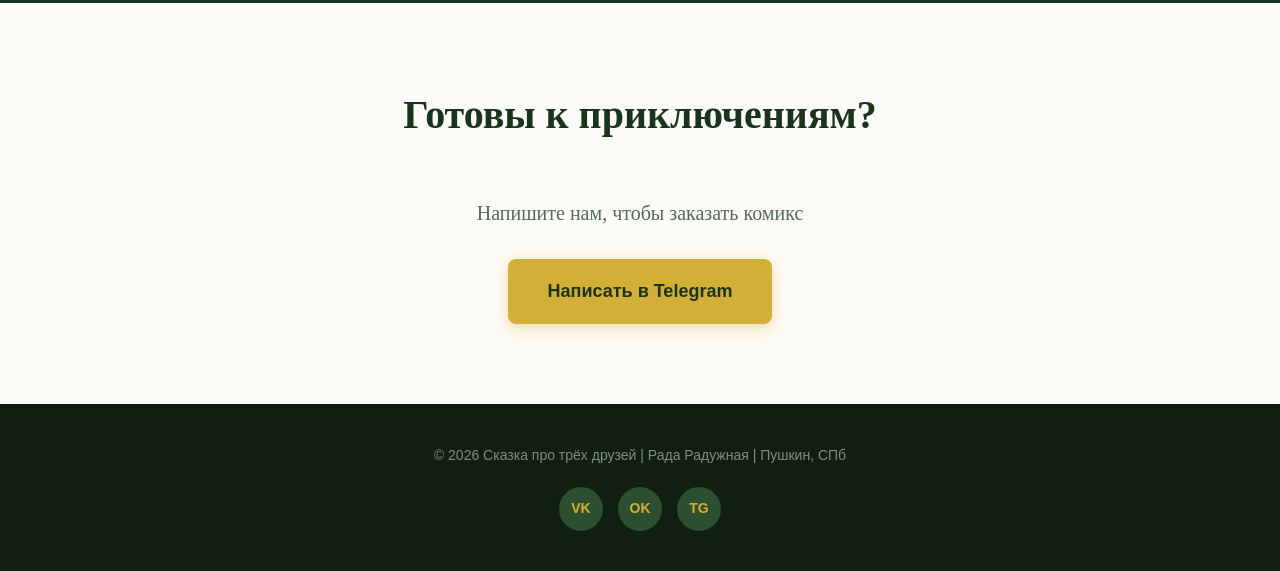
==== commit ad3c9b40: "Добавлен комикс про Машу и котёнка" ====
--- a/index.html
+++ b/index.html
@@ -15,6 +15,7 @@
             <a href="michelle.html" style="color: #e67e22; font-weight: bold;">«Мишель» →</a>
             <a href="city.html" style="color: #facc15; font-weight: bold;">«Город» →</a>
             <a href="epoch.html" style="color: #8b0000; font-weight: bold;">«Эпохи» →</a>
+            <a href="masha.html" style="color: #ec4899; font-weight: bold;">«Маша» →</a>
             <a href="#story">О чём история</a>
             <a href="#heroes">Герои</a>
             <a href="#formats">Форматы</a>
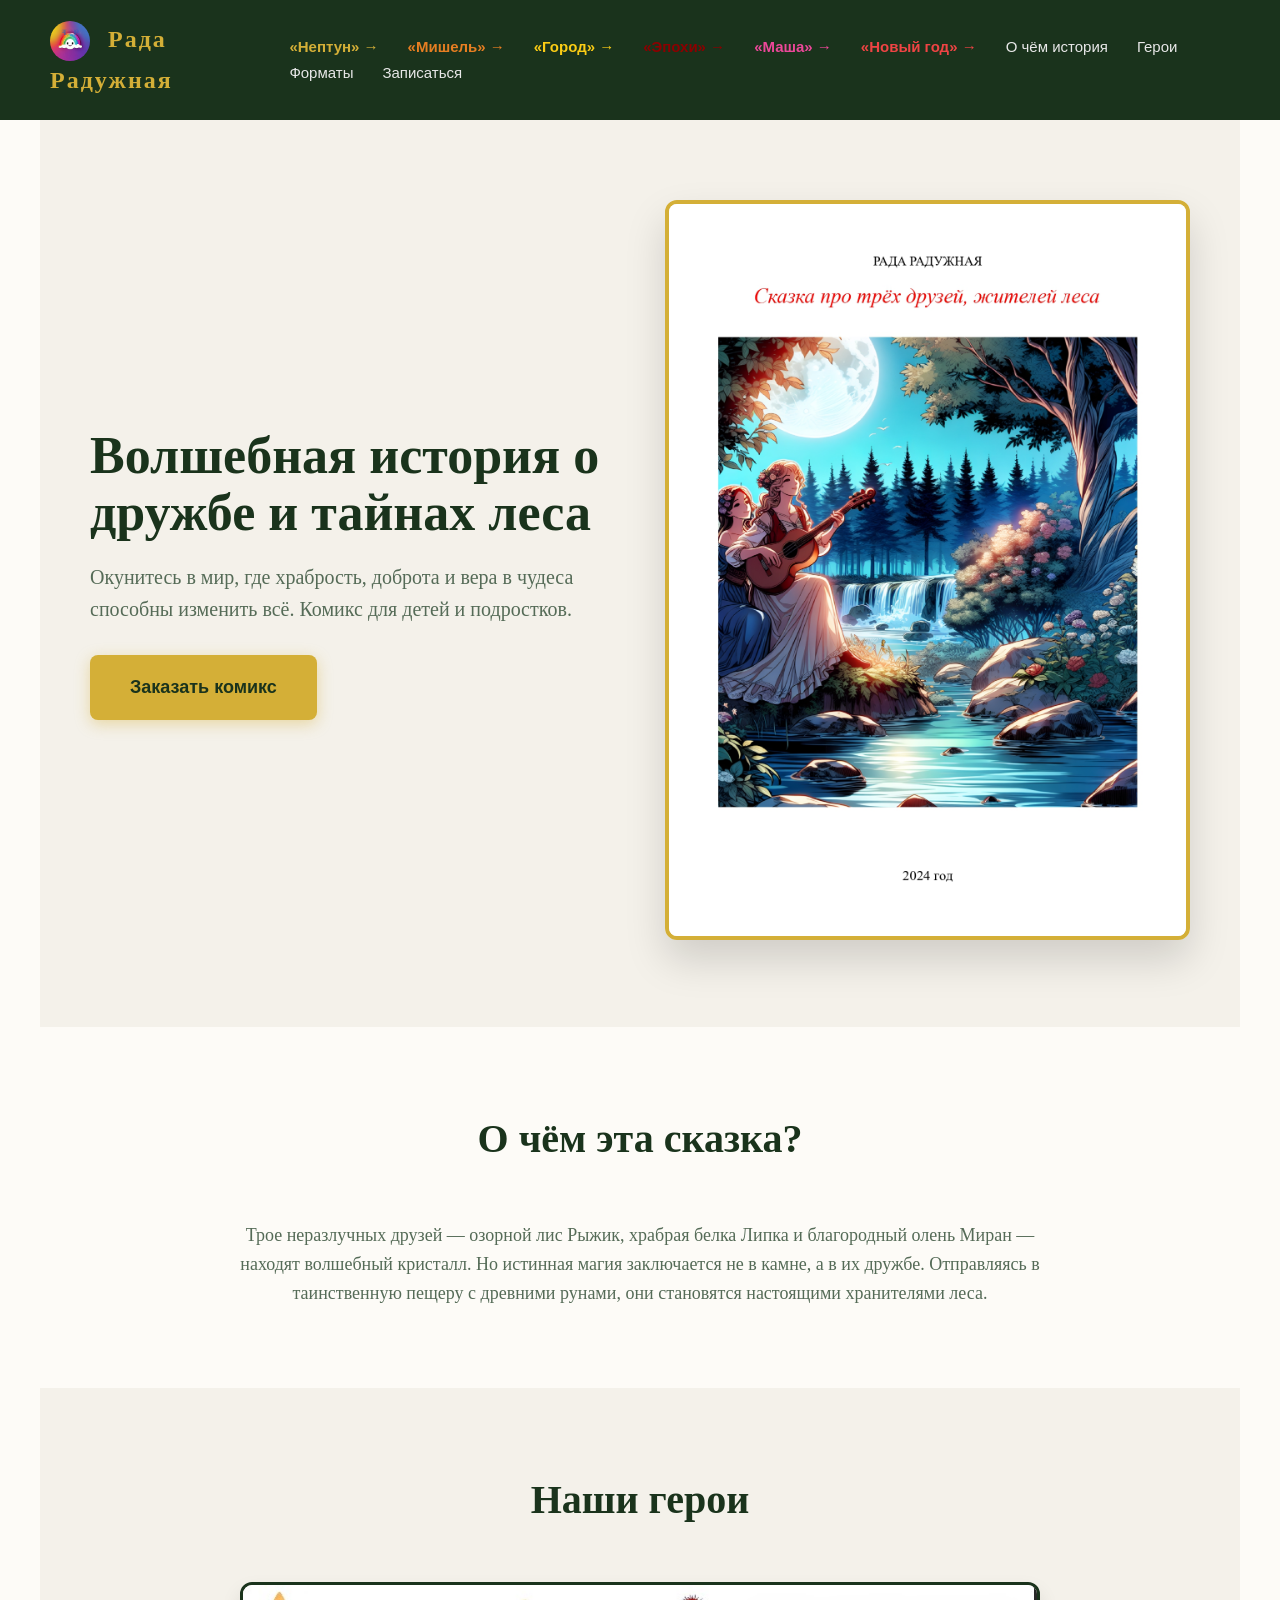
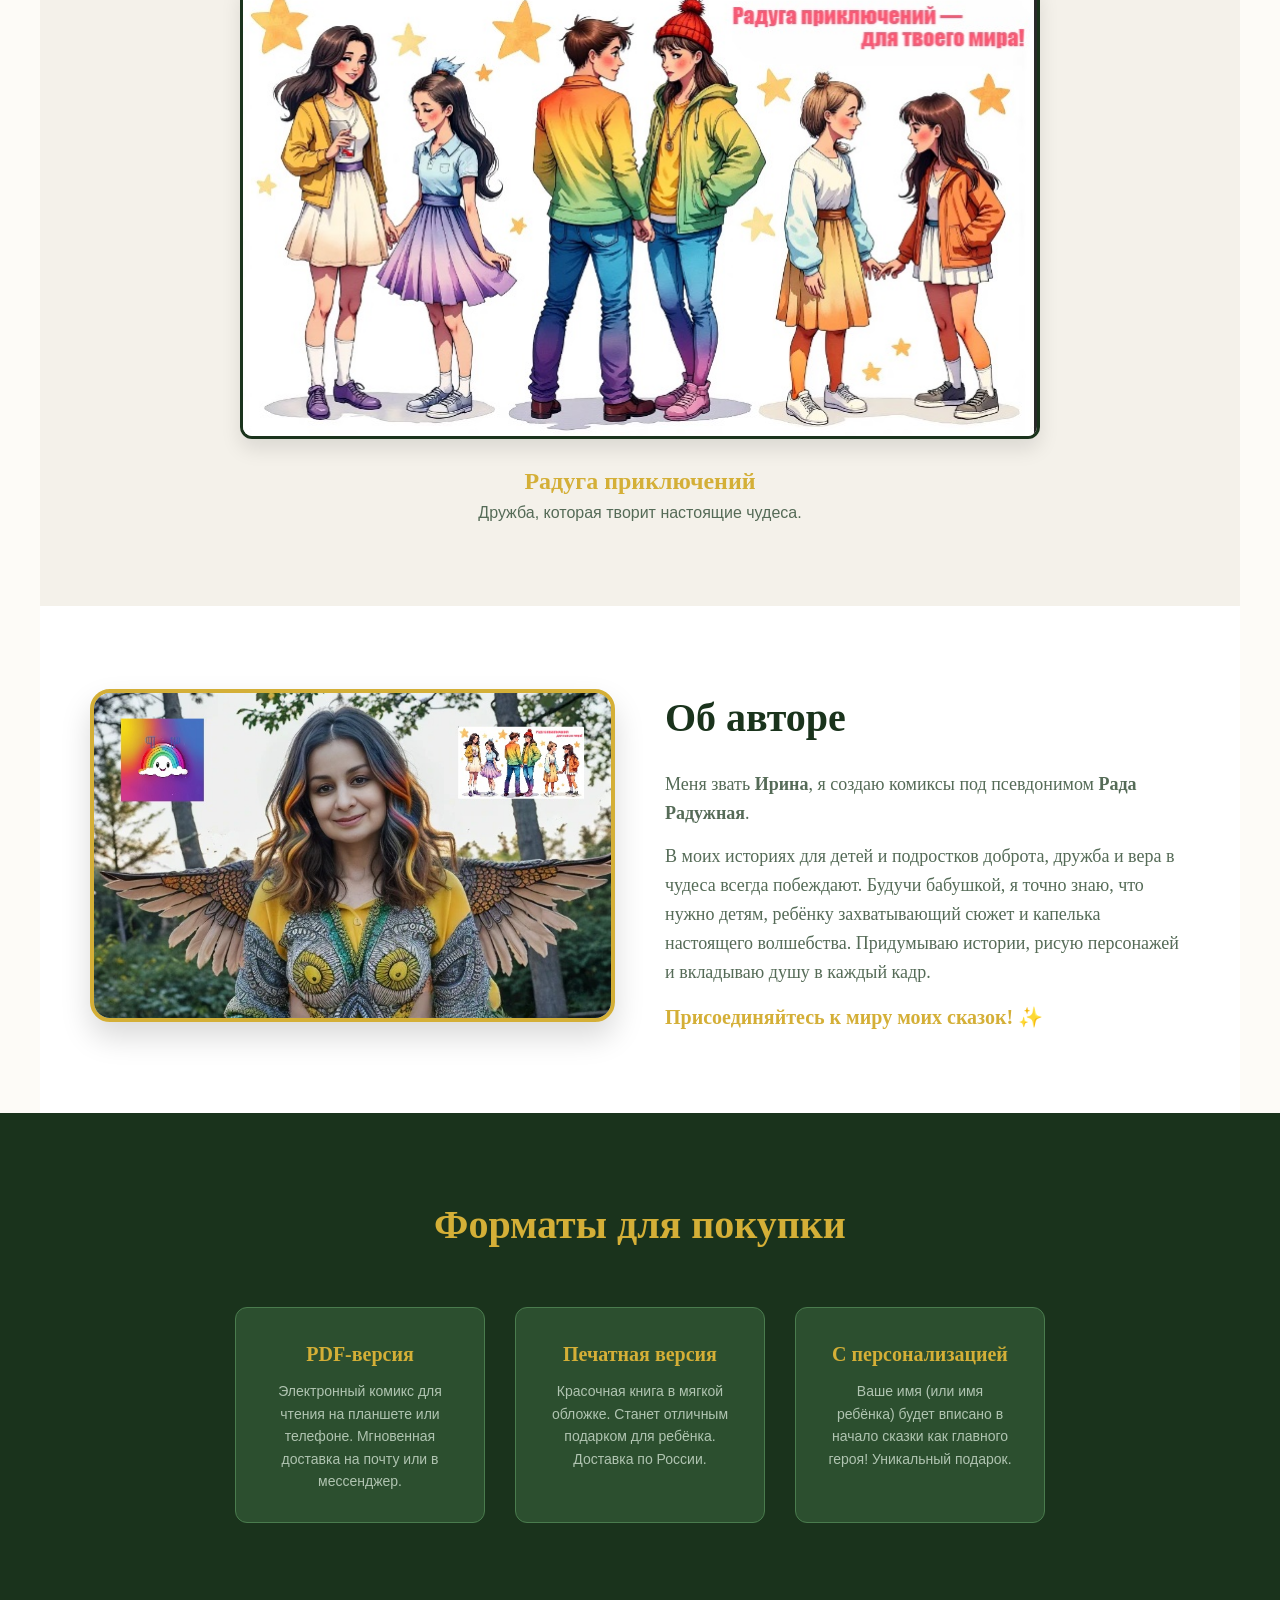
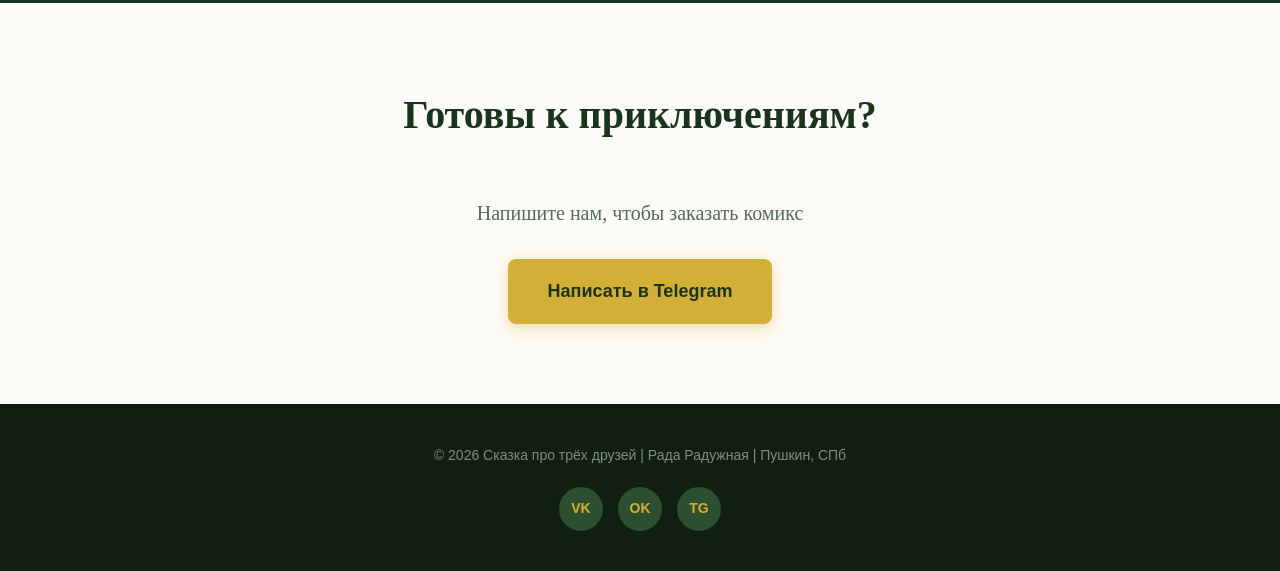
==== commit d95ab940: "Добавлен новогодний комикс Семейный праздник" ====
--- a/index.html
+++ b/index.html
@@ -16,6 +16,7 @@
             <a href="city.html" style="color: #facc15; font-weight: bold;">«Город» →</a>
             <a href="epoch.html" style="color: #8b0000; font-weight: bold;">«Эпохи» →</a>
             <a href="masha.html" style="color: #ec4899; font-weight: bold;">«Маша» →</a>
+            <a href="newyear.html" style="color: #ef4444; font-weight: bold;">«Новый год» →</a>
             <a href="#story">О чём история</a>
             <a href="#heroes">Герои</a>
             <a href="#formats">Форматы</a>
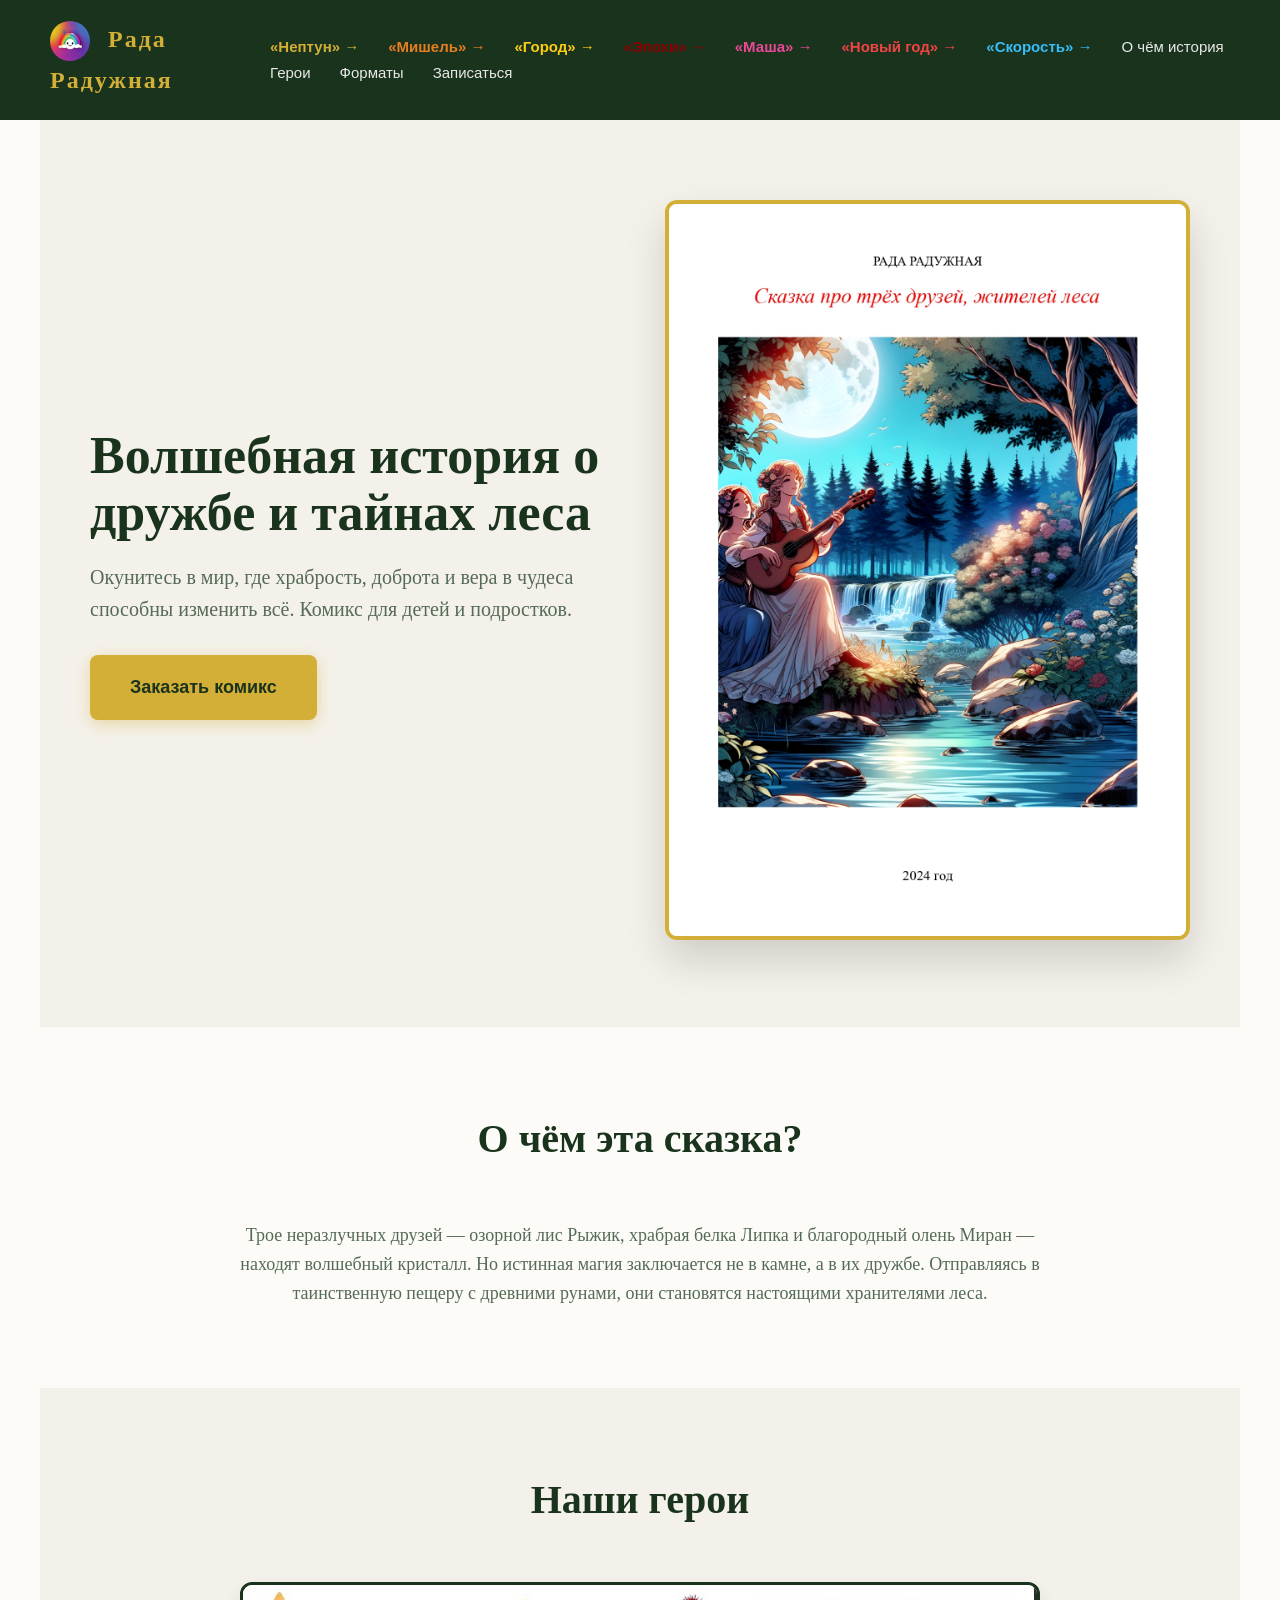
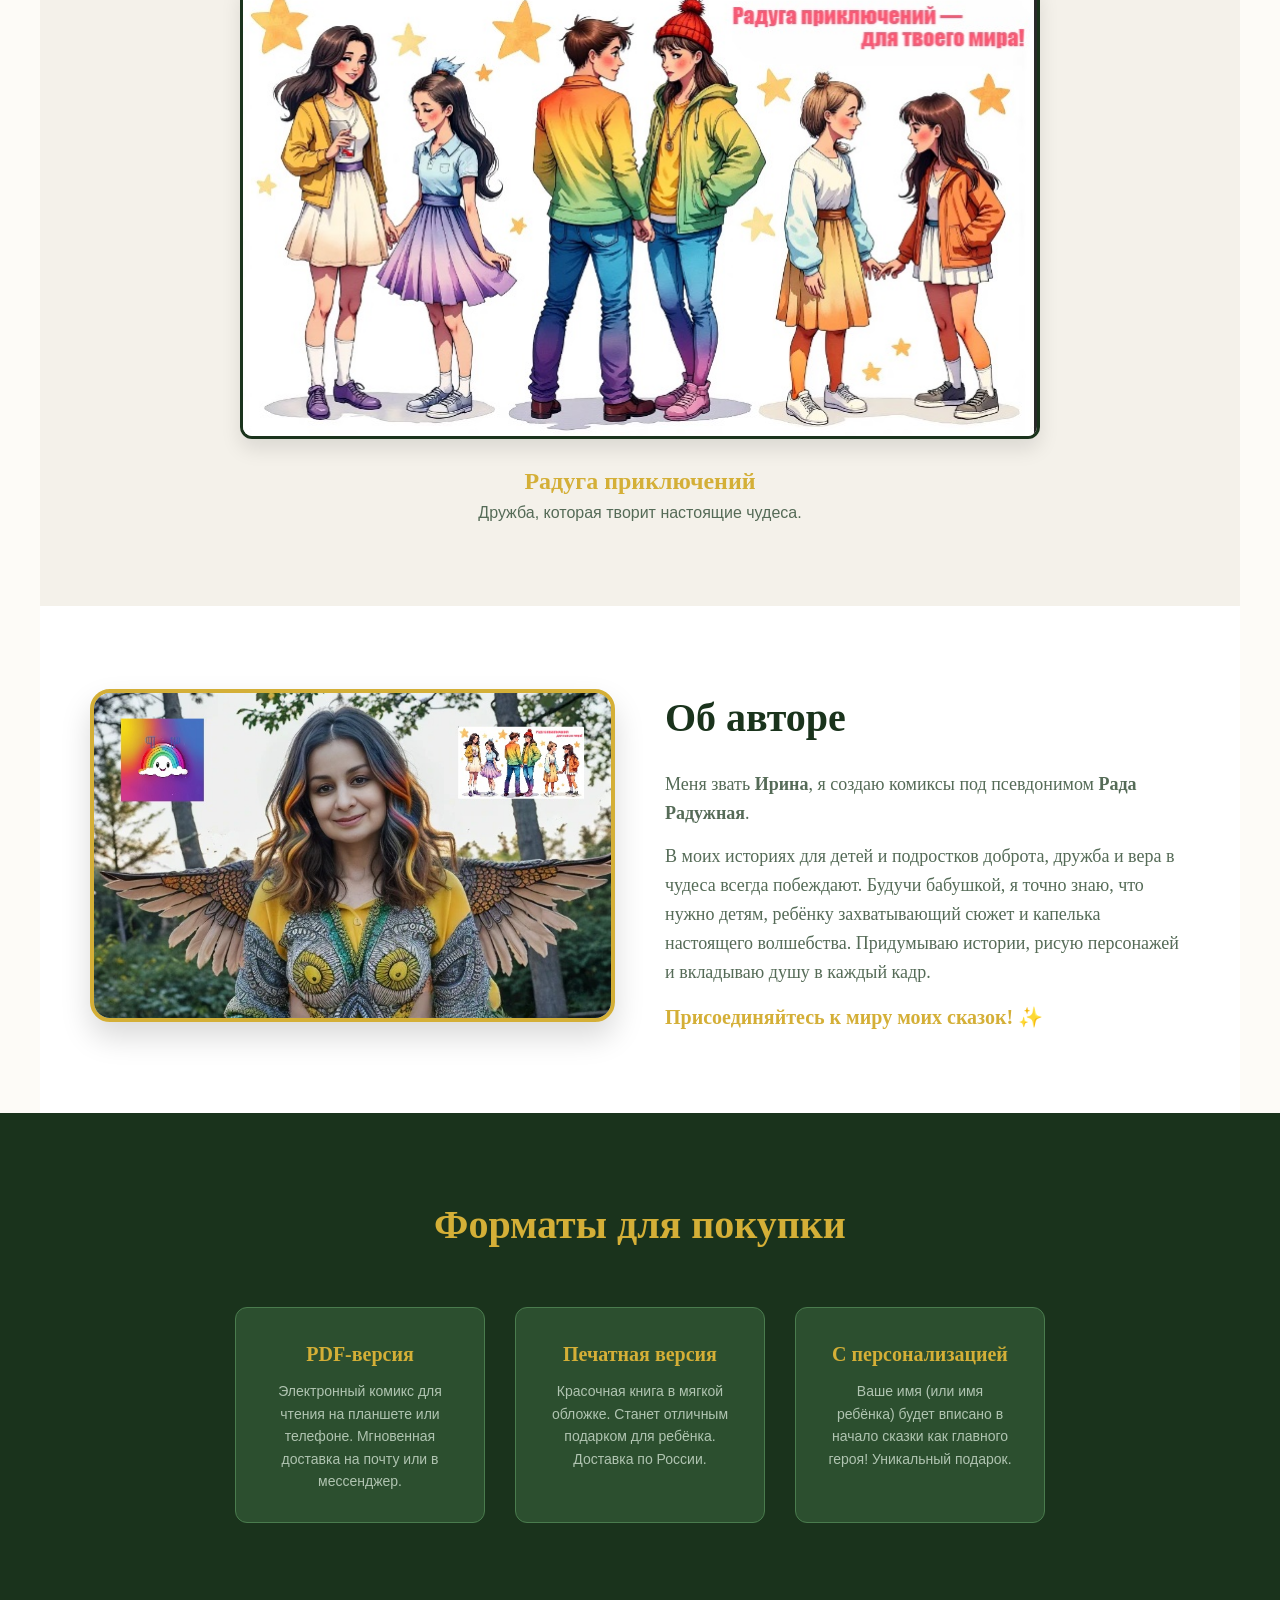
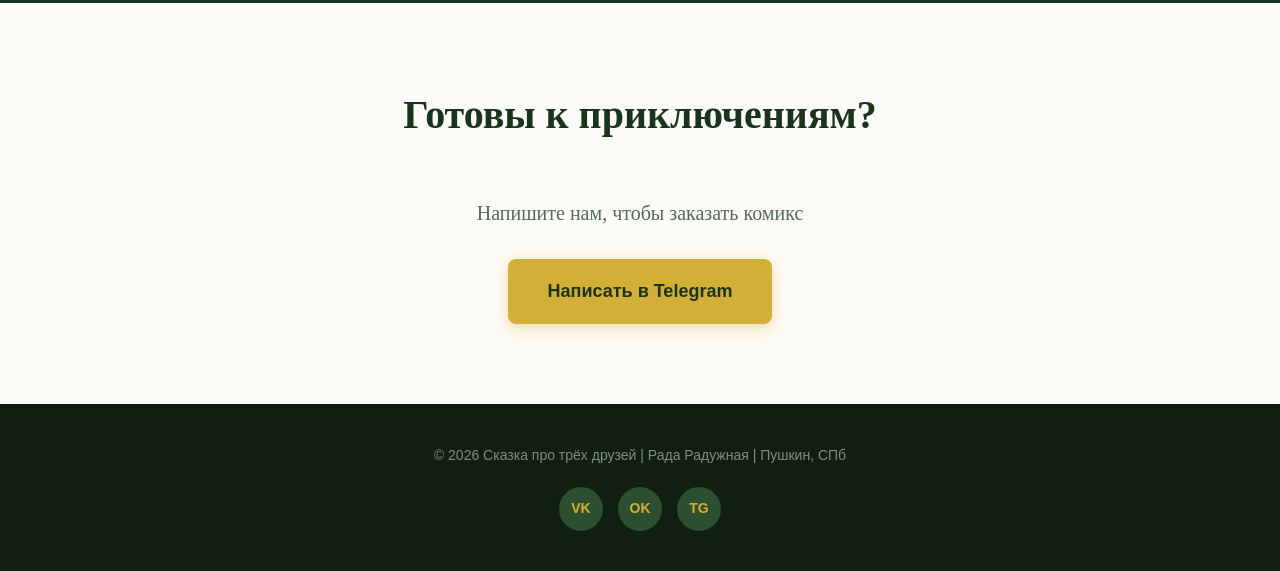
==== commit cb34b0e6: "Добавлен комикс Форсаж: Скорость" ====
--- a/index.html
+++ b/index.html
@@ -17,6 +17,7 @@
             <a href="epoch.html" style="color: #8b0000; font-weight: bold;">«Эпохи» →</a>
             <a href="masha.html" style="color: #ec4899; font-weight: bold;">«Маша» →</a>
             <a href="newyear.html" style="color: #ef4444; font-weight: bold;">«Новый год» →</a>
+            <a href="race.html" style="color: #38bdf8; font-weight: bold;">«Скорость» →</a>
             <a href="#story">О чём история</a>
             <a href="#heroes">Герои</a>
             <a href="#formats">Форматы</a>
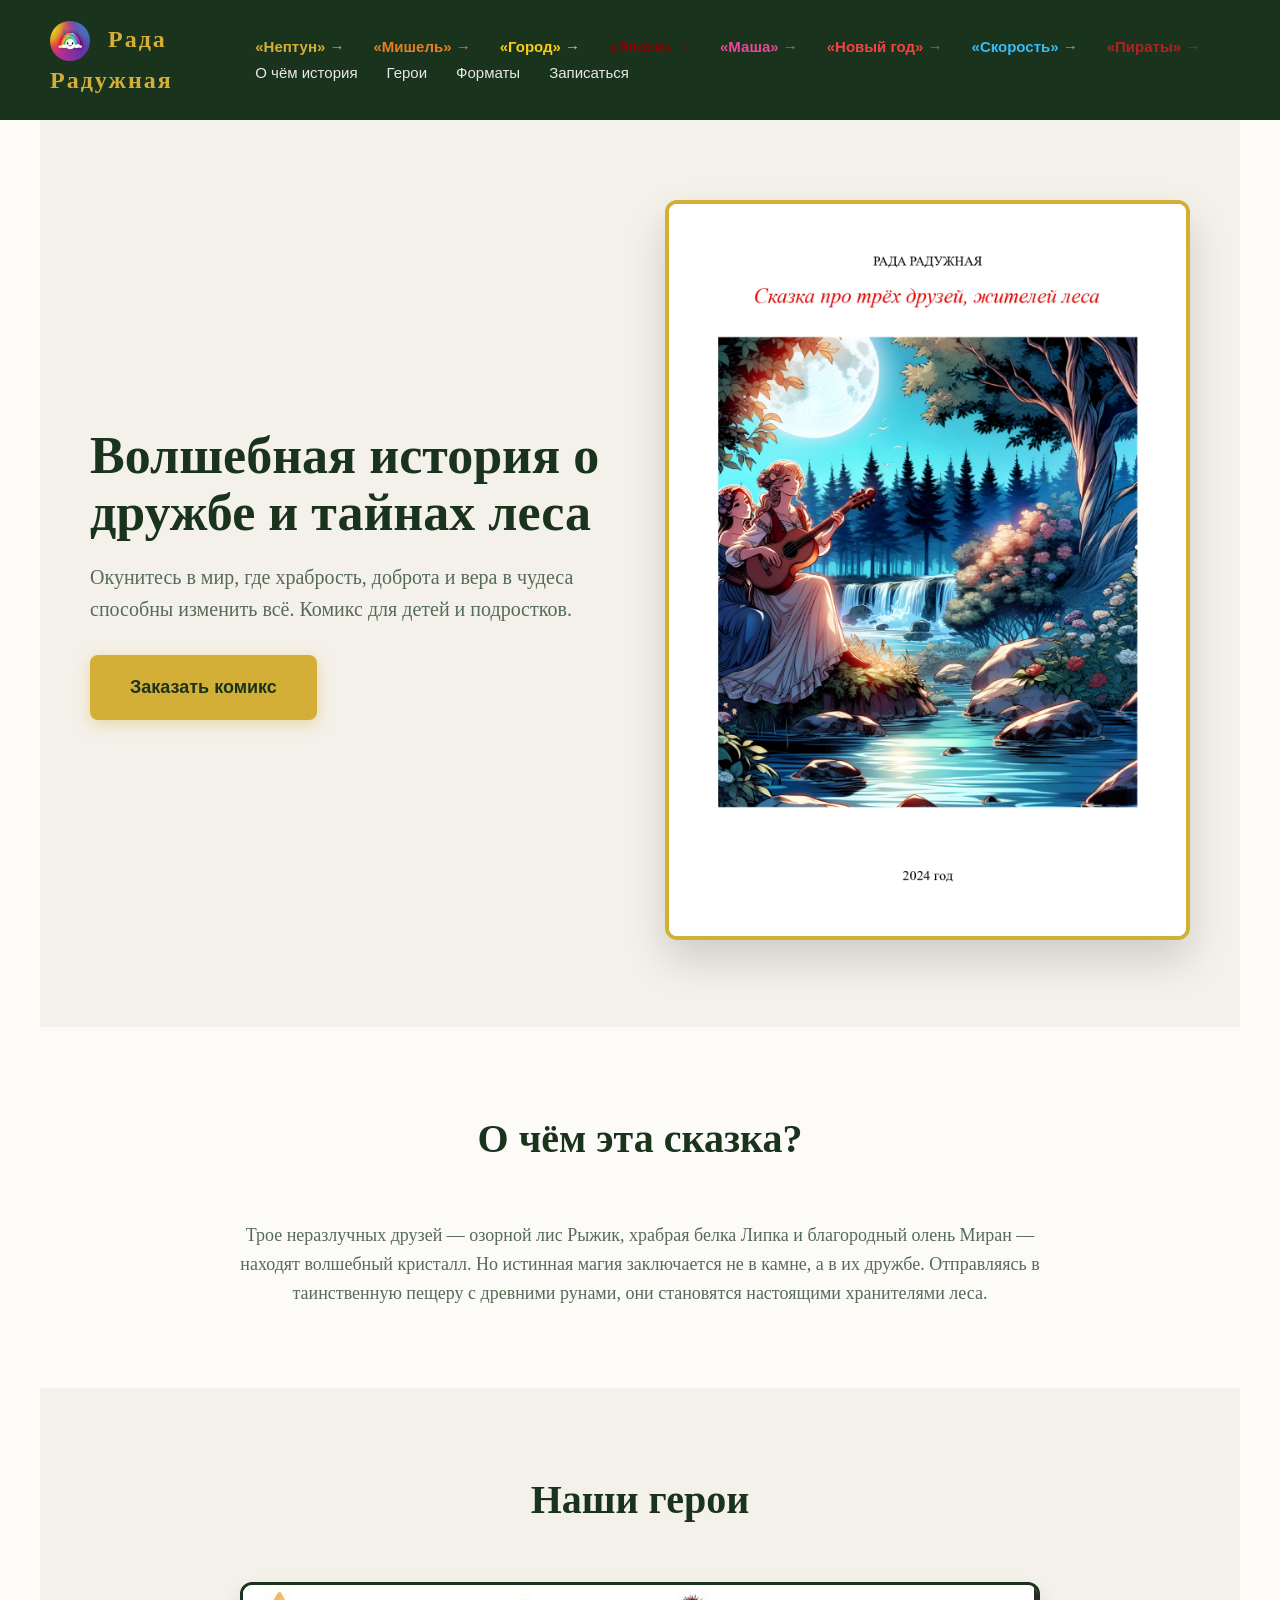
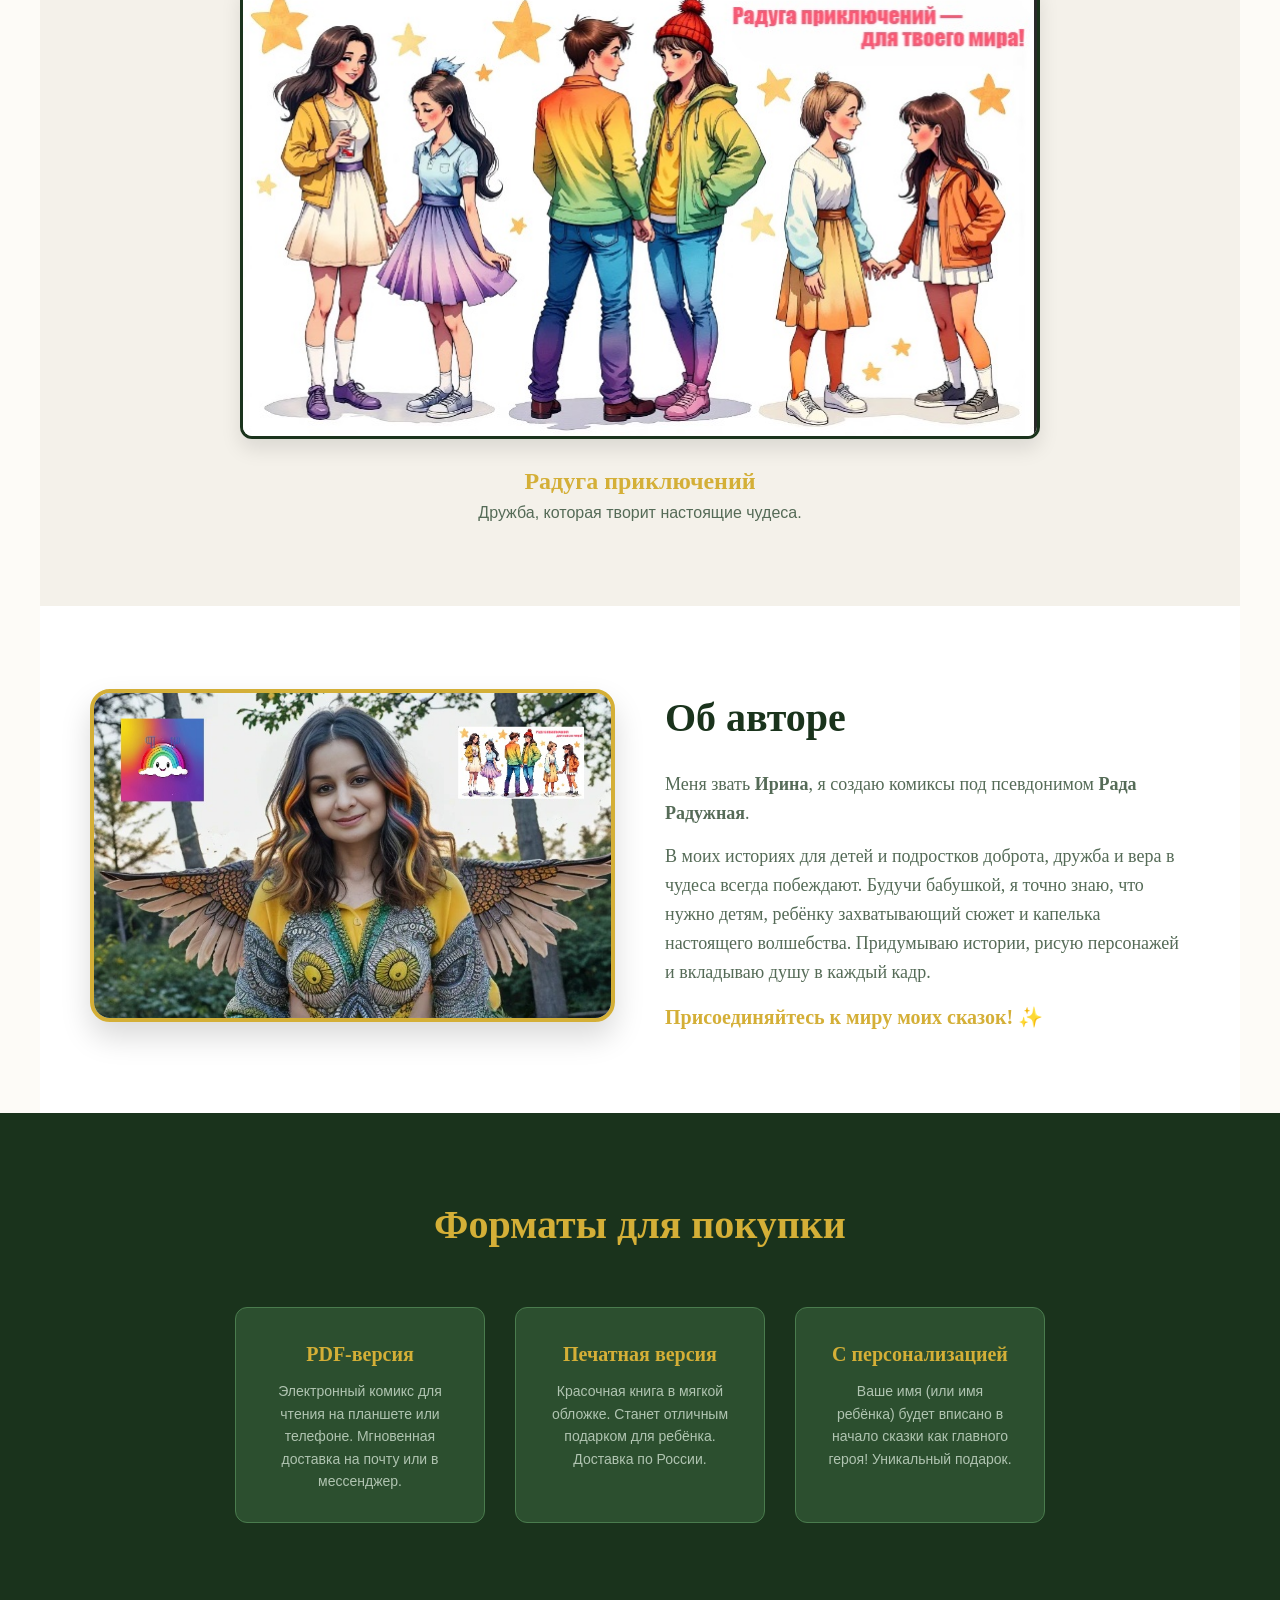
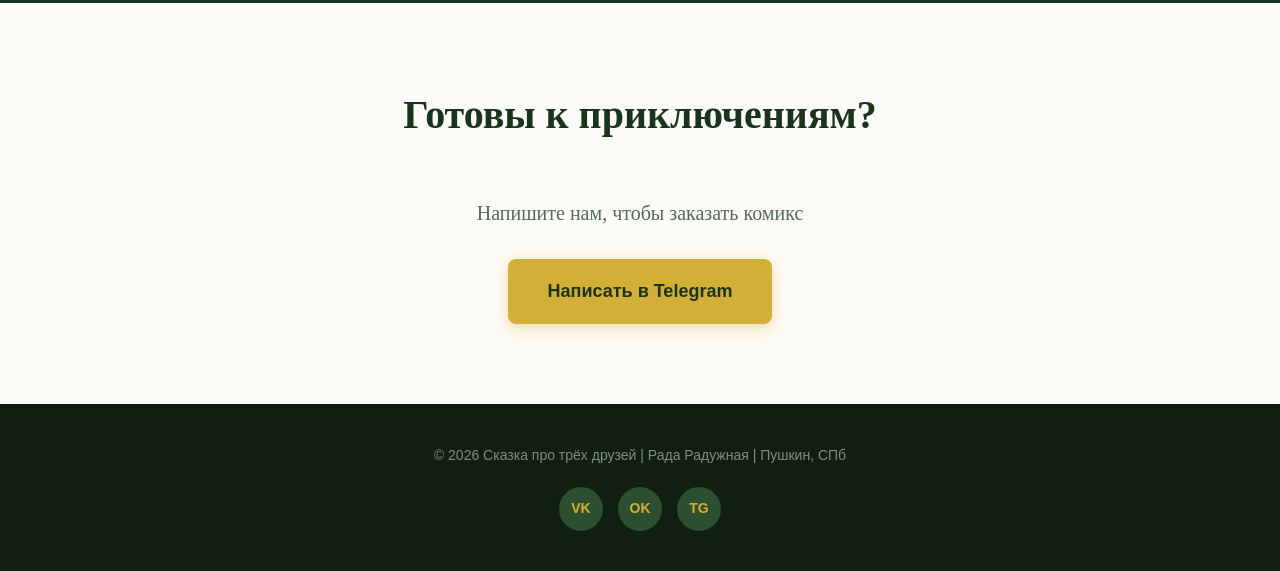
==== commit df5c4430: "Добавлен финальный комикс про пиратов" ====
--- a/index.html
+++ b/index.html
@@ -18,6 +18,7 @@
             <a href="masha.html" style="color: #ec4899; font-weight: bold;">«Маша» →</a>
             <a href="newyear.html" style="color: #ef4444; font-weight: bold;">«Новый год» →</a>
             <a href="race.html" style="color: #38bdf8; font-weight: bold;">«Скорость» →</a>
+            <a href="pirates.html" style="color: #b22222; font-weight: bold;">«Пираты» →</a>
             <a href="#story">О чём история</a>
             <a href="#heroes">Герои</a>
             <a href="#formats">Форматы</a>
